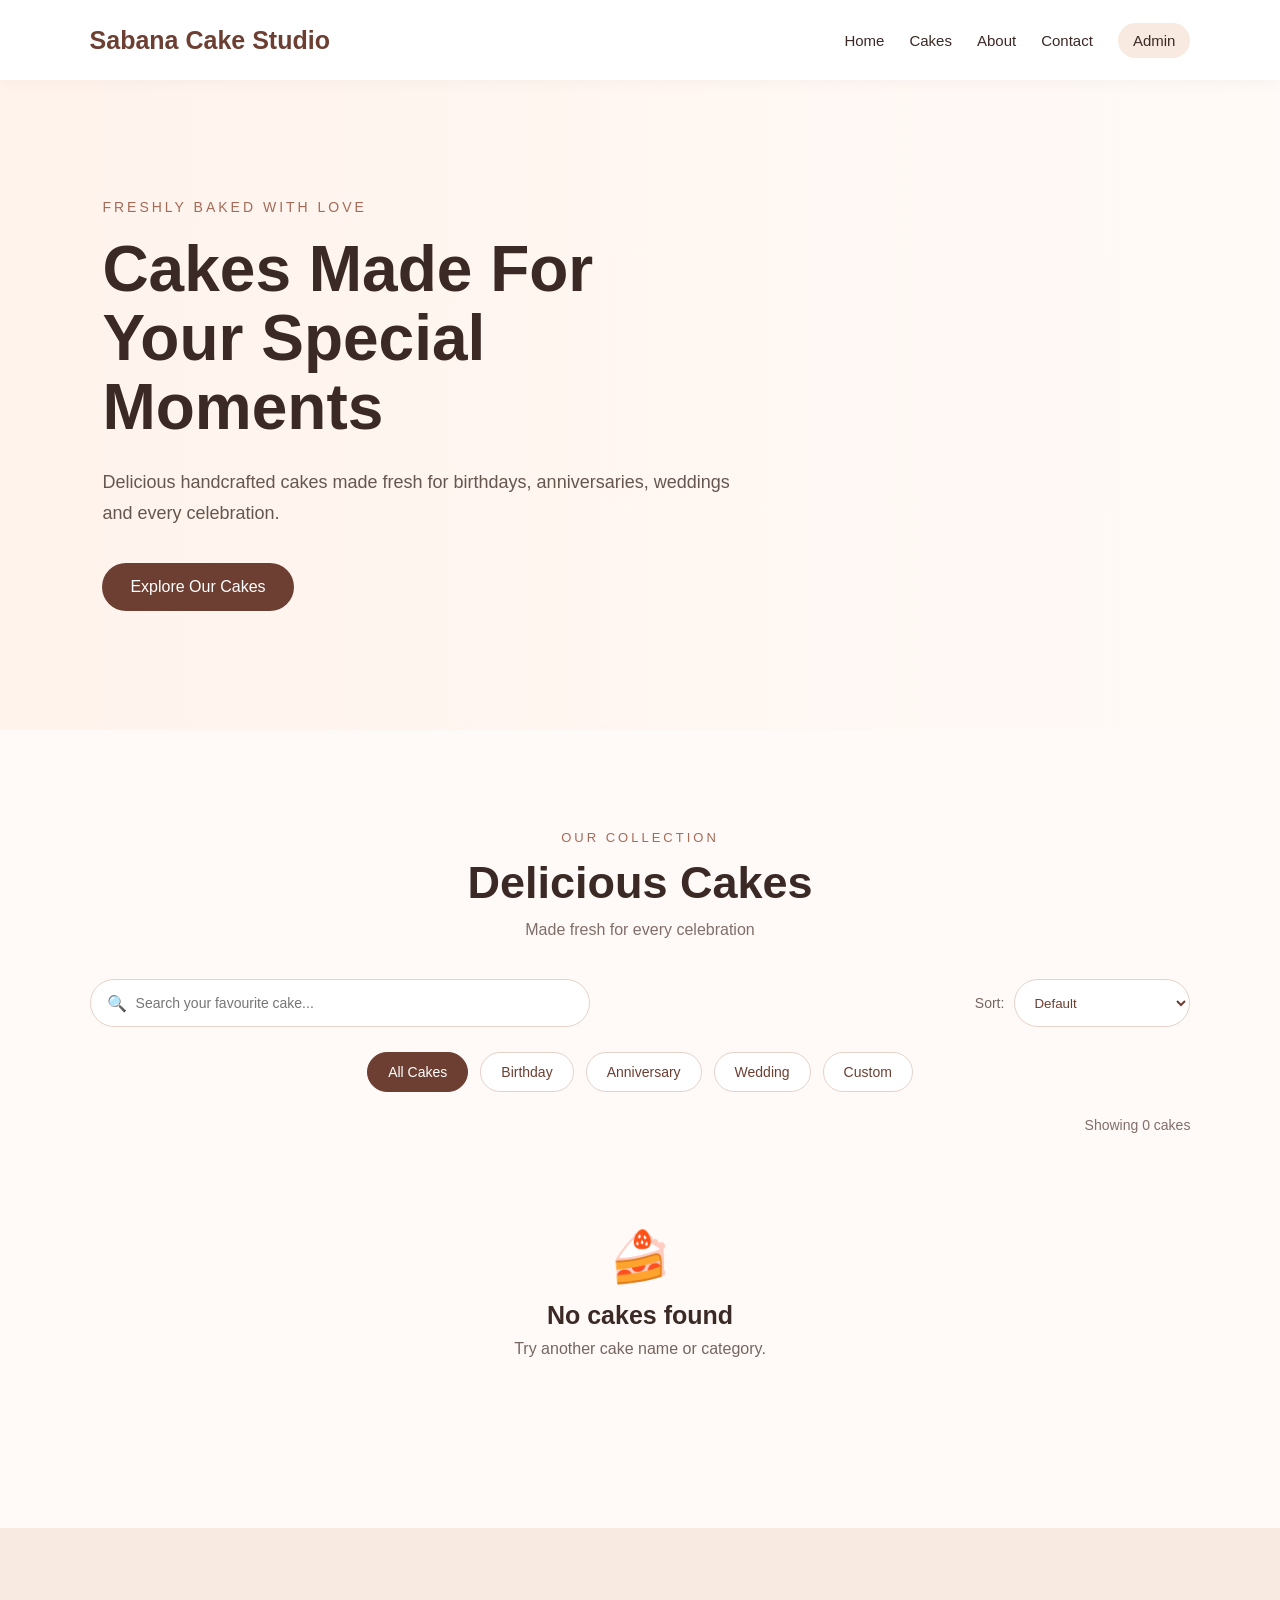
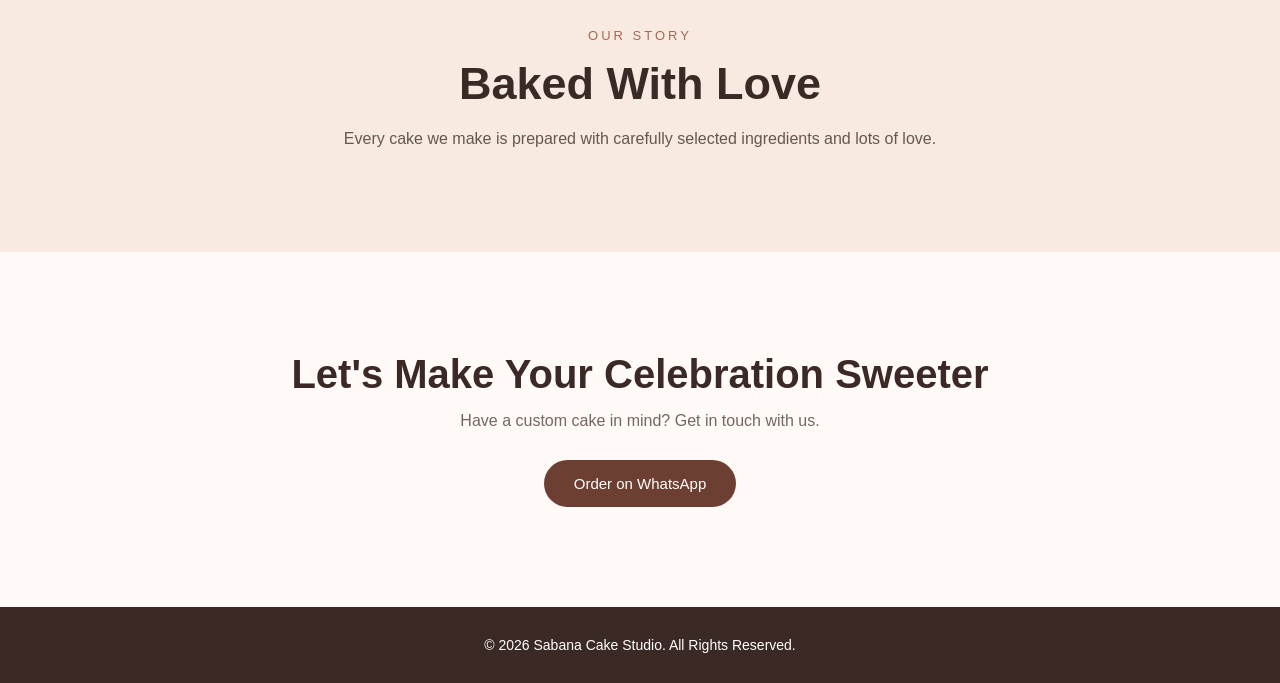
==== admin.html @ 1e49ad82 "Add files via upload" ====
<!DOCTYPE html>
<html lang="en">

<head>

    <meta charset="UTF-8">

    <meta
        name="viewport"
        content="width=device-width, initial-scale=1.0"
    >

    <title>Sabana Cake Studio | Cakes & Desserts</title>

    <link rel="stylesheet" href="style.css">

</head>


<body>


    <!-- ================= HEADER ================= -->

    <header class="header">

        <div class="logo">
            Sabana Cake Studio
        </div>

        <nav>

            <a href="#home">Home</a>

            <a href="#cakes">Cakes</a>

            <a href="#about">About</a>

            <a href="#contact">Contact</a>

            <a
                href="admin.html"
                class="admin-link"
            >
                Admin
            </a>

        </nav>

    </header>



    <!-- ================= HERO ================= -->

    <section
        id="home"
        class="hero"
    >

        <div class="hero-content">

            <p class="small-title">
                Freshly Baked With Love
            </p>

            <h1>
                Cakes Made For
                <br>
                Your Special Moments
            </h1>

            <p>
                Delicious handcrafted cakes made fresh
                for birthdays, anniversaries, weddings
                and every celebration.
            </p>

            <a
                href="#cakes"
                class="hero-button"
            >
                Explore Our Cakes
            </a>

        </div>

    </section>



    <!-- ================= CAKES ================= -->

    <section
        id="cakes"
        class="cakes-section"
    >


        <div class="section-heading">

            <p>
                OUR COLLECTION
            </p>

            <h2>
                Delicious Cakes
            </h2>

            <span>
                Made fresh for every celebration
            </span>

        </div>



        <!-- ================= SEARCH + SORT ================= -->

        <div class="listing-tools">


            <div class="search-box">

                <span class="search-icon">
                    🔍
                </span>

                <input
                    type="text"
                    id="cakeSearch"
                    placeholder="Search your favourite cake..."
                >

            </div>



            <div class="sort-box">

                <label for="cakeSort">
                    Sort:
                </label>

                <select id="cakeSort">

                    <option value="default">
                        Default
                    </option>

                    <option value="low">
                        Price: Low to High
                    </option>

                    <option value="high">
                        Price: High to Low
                    </option>

                    <option value="az">
                        Name: A to Z
                    </option>

                    <option value="za">
                        Name: Z to A
                    </option>

                </select>

            </div>


        </div>



        <!-- ================= FILTERS ================= -->

        <div class="cake-filters">


            <button
                class="filter-btn active"
                data-category="all"
            >
                All Cakes
            </button>


            <button
                class="filter-btn"
                data-category="birthday"
            >
                Birthday
            </button>


            <button
                class="filter-btn"
                data-category="anniversary"
            >
                Anniversary
            </button>


            <button
                class="filter-btn"
                data-category="wedding"
            >
                Wedding
            </button>


            <button
                class="filter-btn"
                data-category="custom"
            >
                Custom
            </button>


        </div>



        <!-- ================= COUNT ================= -->

        <div class="listing-info">

            <span id="cakeCount">
                Showing 0 cakes
            </span>

        </div>



        <!-- ================= CAKE GRID ================= -->

        <div
            class="cake-grid"
            id="cakeGrid"
        >

            <!-- Cakes will be loaded automatically -->

        </div>



        <!-- ================= NO RESULTS ================= -->

        <div
            id="noResults"
            class="no-results"
        >

            <div class="no-results-icon">
                🍰
            </div>

            <h3>
                No cakes found
            </h3>

            <p>
                Try another cake name or category.
            </p>

        </div>


    </section>



    <!-- ================= ABOUT ================= -->

    <section
        id="about"
        class="about"
    >

        <p class="about-label">
            OUR STORY
        </p>

        <h2>
            Baked With Love
        </h2>

        <p>
            Every cake we make is prepared with
            carefully selected ingredients and
            lots of love.
        </p>

    </section>



    <!-- ================= CONTACT ================= -->

    <section
        id="contact"
        class="contact"
    >

        <h2>
            Let's Make Your Celebration Sweeter
        </h2>

        <p>
            Have a custom cake in mind?
            Get in touch with us.
        </p>

        <button onclick="orderCustomCake()">
            Order on WhatsApp
        </button>

    </section>



    <!-- ================= FOOTER ================= -->

    <footer>

        <p>
            © 2026 Sabana Cake Studio.
            All Rights Reserved.
        </p>

    </footer>



    <script src="script.js"></script>

</body>

</html>
---- style.css ----
/* ================= GENERAL ================= */

* {
    margin: 0;
    padding: 0;
    box-sizing: border-box;
}


html {
    scroll-behavior: smooth;
}


body {

    font-family: Arial, sans-serif;

    background: #fffaf7;

    color: #3b2925;

}



/* ================= HEADER ================= */

.header {

    height: 80px;

    display: flex;

    align-items: center;

    justify-content: space-between;

    padding: 0 7%;

    background: white;

    position: sticky;

    top: 0;

    z-index: 1000;

    box-shadow:
        0 2px 15px
        rgba(0, 0, 0, 0.04);

}


.logo {

    font-size: 25px;

    font-weight: bold;

    color: #6d3f32;

}


nav {

    display: flex;

    align-items: center;

    gap: 25px;

}


nav a {

    text-decoration: none;

    color: #3b2925;

    font-size: 15px;

    transition: 0.3s;

}


nav a:hover {

    color: #a46b58;

}


.admin-link {

    background: #f8e9e1;

    padding: 9px 15px;

    border-radius: 20px;

}



/* ================= HERO ================= */

.hero {

    min-height: 650px;

    display: flex;

    align-items: center;

    padding: 80px 8%;

    background:
        linear-gradient(
            90deg,
            #fff3ec,
            #fffaf7
        );

}


.hero-content {

    max-width: 650px;

}


.small-title {

    text-transform: uppercase;

    letter-spacing: 3px;

    font-size: 14px;

    color: #a46b58;

    margin-bottom: 20px;

}


.hero h1 {

    font-size: 64px;

    line-height: 1.08;

    margin-bottom: 25px;

}


.hero p:not(.small-title) {

    font-size: 18px;

    line-height: 1.7;

    color: #665650;

    margin-bottom: 35px;

}


.hero-button {

    display: inline-block;

    padding: 15px 28px;

    background: #6d3f32;

    color: white;

    text-decoration: none;

    border-radius: 30px;

    transition: 0.3s;

}


.hero-button:hover {

    background: #4d2c23;

    transform: translateY(-2px);

}



/* ================= CAKES ================= */

.cakes-section {

    padding: 100px 7%;

}


.section-heading {

    text-align: center;

    margin-bottom: 40px;

}


.section-heading p {

    letter-spacing: 3px;

    font-size: 13px;

    color: #a46b58;

}


.section-heading h2 {

    font-size: 45px;

    margin: 12px 0;

}


.section-heading span {

    color: #806e68;

    font-size: 16px;

}



/* ================= SEARCH ================= */

.listing-tools {

    display: flex;

    justify-content: space-between;

    align-items: center;

    gap: 20px;

    margin-bottom: 25px;

}


.search-box {

    width: 100%;

    max-width: 500px;

    position: relative;

}


.search-icon {

    position: absolute;

    left: 17px;

    top: 50%;

    transform: translateY(-50%);

}


.search-box input {

    width: 100%;

    height: 48px;

    padding: 0 20px 0 45px;

    border: 1px solid #e5d2c9;

    border-radius: 25px;

    background: white;

    outline: none;

    color: #3b2925;

    font-size: 14px;

}


.search-box input:focus {

    border-color: #a46b58;

}



/* ================= SORT ================= */

.sort-box {

    display: flex;

    align-items: center;

    gap: 10px;

    white-space: nowrap;

}


.sort-box label {

    color: #756660;

    font-size: 14px;

}


.sort-box select {

    height: 48px;

    padding: 0 30px 0 15px;

    border: 1px solid #e5d2c9;

    border-radius: 25px;

    background: white;

    color: #6d3f32;

    outline: none;

    cursor: pointer;

}



/* ================= FILTERS ================= */

.cake-filters {

    display: flex;

    justify-content: center;

    flex-wrap: wrap;

    gap: 12px;

    margin-bottom: 25px;

}


.filter-btn {

    border: 1px solid #e5d2c9;

    background: white;

    color: #6d3f32;

    padding: 11px 20px;

    border-radius: 30px;

    cursor: pointer;

    font-size: 14px;

    transition: 0.3s;

}


.filter-btn:hover {

    background: #f8e9e1;

}


.filter-btn.active {

    background: #6d3f32;

    color: white;

    border-color: #6d3f32;

}



/* ================= COUNT ================= */

.listing-info {

    display: flex;

    justify-content: flex-end;

    margin-bottom: 25px;

    color: #806e68;

    font-size: 14px;

}



/* ================= GRID ================= */

.cake-grid {

    display: grid;

    grid-template-columns:
        repeat(3, 1fr);

    gap: 30px;

}



/* ================= CARD ================= */

.cake-card {

    background: white;

    border-radius: 18px;

    overflow: hidden;

    box-shadow:
        0 10px 30px
        rgba(0, 0, 0, 0.07);

    transition: 0.3s;

}


.cake-card:hover {

    transform: translateY(-6px);

    box-shadow:
        0 18px 40px
        rgba(0, 0, 0, 0.12);

}



/* ================= IMAGE ================= */

.cake-image {

    height: 300px;

    overflow: hidden;

    background: #f3ddd3;

}


.cake-image img {

    width: 100%;

    height: 100%;

    object-fit: cover;

    display: block;

    transition: 0.4s;

}


.cake-card:hover
.cake-image img {

    transform: scale(1.04);

}



/* ================= INFO ================= */

.cake-info {

    padding: 25px;

}


.cake-style {

    font-size: 12px;

    text-transform: uppercase;

    letter-spacing: 2px;

    color: #a46b58;

}


.cake-info h3 {

    font-size: 24px;

    margin: 12px 0;

}


.cake-info p {

    color: #756660;

    line-height: 1.6;

    font-size: 15px;

}



/* ================= DETAILS ================= */

.cake-details {

    display: flex;

    flex-wrap: wrap;

    gap: 8px;

    margin-top: 18px;

}


.cake-details span {

    font-size: 13px;

    background: #f8eee9;

    padding: 7px 10px;

    border-radius: 20px;

    color: #6d3f32;

}



/* ================= BOTTOM ================= */

.cake-bottom {

    display: flex;

    justify-content: space-between;

    align-items: center;

    gap: 15px;

    margin-top: 25px;

}


.cake-bottom strong {

    font-size: 22px;

    color: #3b2925;

    white-space: nowrap;

}


.cake-bottom button {

    border: none;

    background: #6d3f32;

    color: white;

    padding: 10px 15px;

    border-radius: 20px;

    cursor: pointer;

    font-size: 13px;

    transition: 0.3s;

}


.cake-bottom button:hover {

    background: #4d2c23;

}



/* ================= NO RESULTS ================= */

.no-results {

    display: none;

    text-align: center;

    padding: 70px 20px;

}


.no-results-icon {

    font-size: 50px;

    margin-bottom: 15px;

}


.no-results h3 {

    font-size: 25px;

    margin-bottom: 10px;

}


.no-results p {

    color: #756660;

}



/* ================= ABOUT ================= */

.about {

    padding: 100px 10%;

    text-align: center;

    background: #f8e9e1;

}


.about-label {

    text-transform: uppercase;

    letter-spacing: 3px;

    font-size: 13px;

    color: #a46b58;

}


.about h2 {

    font-size: 45px;

    margin: 15px 0;

}


.about p:last-child {

    max-width: 600px;

    margin: auto;

    line-height: 1.7;

    color: #665650;

}



/* ================= CONTACT ================= */

.contact {

    text-align: center;

    padding: 100px 20px;

}


.contact h2 {

    font-size: 40px;

    margin-bottom: 15px;

}


.contact p {

    color: #756660;

    margin-bottom: 30px;

}


.contact button {

    border: none;

    background: #6d3f32;

    color: white;

    padding: 15px 30px;

    border-radius: 30px;

    cursor: pointer;

    font-size: 15px;

}



/* ================= FOOTER ================= */

footer {

    text-align: center;

    padding: 30px;

    background: #3b2925;

    color: white;

    font-size: 14px;

}



/* ================= MOBILE ================= */

@media (max-width: 800px) {

    .header {

        padding: 0 5%;

    }


    .logo {

        font-size: 20px;

    }


    nav {

        display: none;

    }


    .hero {

        min-height: 550px;

        padding: 60px 7%;

    }


    .hero h1 {

        font-size: 42px;

    }


    .cakes-section {

        padding: 70px 5%;

    }


    .section-heading h2 {

        font-size: 35px;

    }


    .listing-tools {

        flex-direction: column;

        align-items: stretch;

    }


    .search-box {

        max-width: none;

    }


    .sort-box {

        justify-content: space-between;

    }


    .cake-filters {

        justify-content: flex-start;

        overflow-x: auto;

        flex-wrap: nowrap;

        padding-bottom: 8px;

    }


    .filter-btn {

        white-space: nowrap;

    }


    .listing-info {

        justify-content: flex-start;

    }


    .cake-grid {

        grid-template-columns: 1fr;

    }


    .cake-bottom {

        flex-direction: column;

        align-items: stretch;

    }


    .cake-bottom button {

        width: 100%;

    }

}
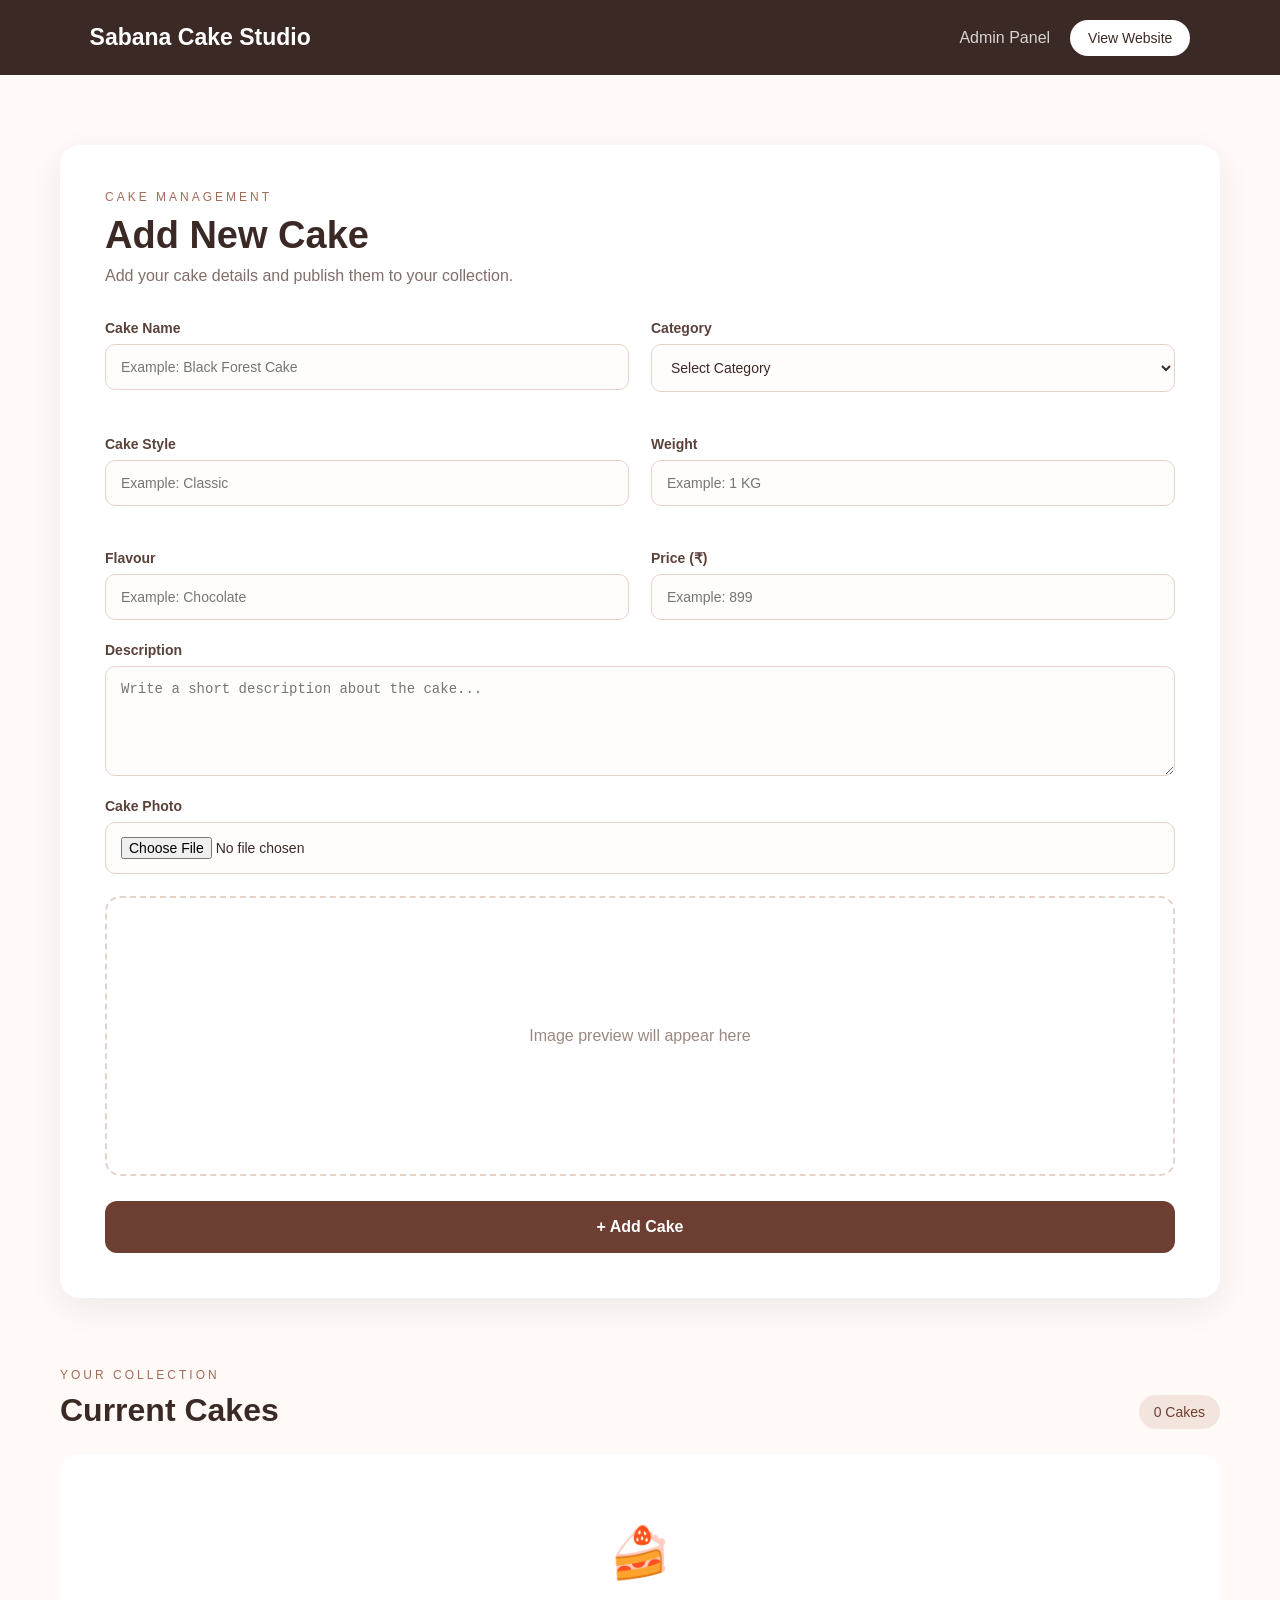
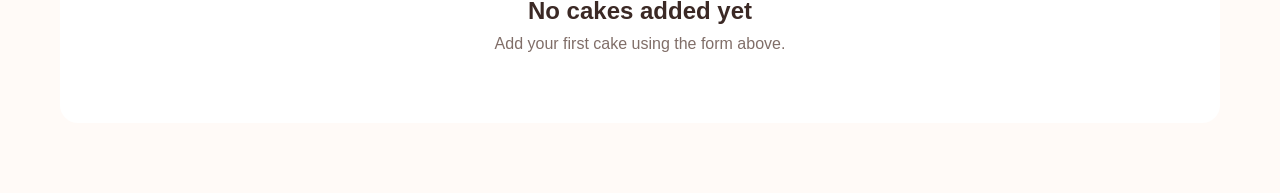
==== commit 1ec528cf: "Add files via upload" ====
--- a/admin.html
+++ b/admin.html
@@ -2,340 +2,328 @@
 <html lang="en">
 
 <head>
-
     <meta charset="UTF-8">
 
-    <meta
-        name="viewport"
-        content="width=device-width, initial-scale=1.0"
-    >
-
-    <title>Sabana Cake Studio | Cakes & Desserts</title>
-
-    <link rel="stylesheet" href="style.css">
-
+    <meta name="viewport" content="width=device-width, initial-scale=1.0">
+
+    <title>Admin Panel | Sabana Cake Studio</title>
+
+    <link rel="stylesheet" href="admin.css">
 </head>
 
-
 <body>
 
-
-    <!-- ================= HEADER ================= -->
-
-    <header class="header">
-
-        <div class="logo">
+    <header class="admin-header">
+
+        <div class="admin-logo">
             Sabana Cake Studio
         </div>
 
-        <nav>
-
-            <a href="#home">Home</a>
-
-            <a href="#cakes">Cakes</a>
-
-            <a href="#about">About</a>
-
-            <a href="#contact">Contact</a>
-
-            <a
-                href="admin.html"
-                class="admin-link"
+        <div class="admin-right">
+
+            <span>Admin Panel</span>
+
+            <a href="index.html">
+                View Website
+            </a>
+
+        </div>
+
+    </header>
+
+
+    <main class="admin-container">
+
+
+        <!-- ADD CAKE -->
+
+        <section class="admin-form-section">
+
+            <div class="section-title">
+
+                <p>CAKE MANAGEMENT</p>
+
+                <h1>Add New Cake</h1>
+
+                <span>
+                    Add your cake details and publish them to your collection.
+                </span>
+
+            </div>
+
+
+            <form id="cakeForm">
+
+
+                <div class="form-grid">
+
+
+                    <!-- CAKE NAME -->
+
+                    <div class="form-group">
+
+                        <label for="cakeName">
+                            Cake Name
+                        </label>
+
+                        <input
+                            type="text"
+                            id="cakeName"
+                            placeholder="Example: Black Forest Cake"
+                            required
+                        >
+
+                    </div>
+
+
+
+                    <!-- CATEGORY -->
+
+                    <div class="form-group">
+
+                        <label for="cakeCategory">
+                            Category
+                        </label>
+
+                        <select id="cakeCategory" required>
+
+                            <option value="">
+                                Select Category
+                            </option>
+
+                            <option value="birthday">
+                                Birthday
+                            </option>
+
+                            <option value="anniversary">
+                                Anniversary
+                            </option>
+
+                            <option value="wedding">
+                                Wedding
+                            </option>
+
+                            <option value="custom">
+                                Custom
+                            </option>
+
+                        </select>
+
+                    </div>
+
+
+
+                    <!-- STYLE -->
+
+                    <div class="form-group">
+
+                        <label for="cakeStyle">
+                            Cake Style
+                        </label>
+
+                        <input
+                            type="text"
+                            id="cakeStyle"
+                            placeholder="Example: Classic"
+                        >
+
+                    </div>
+
+
+
+                    <!-- WEIGHT -->
+
+                    <div class="form-group">
+
+                        <label for="cakeWeight">
+                            Weight
+                        </label>
+
+                        <input
+                            type="text"
+                            id="cakeWeight"
+                            placeholder="Example: 1 KG"
+                        >
+
+                    </div>
+
+
+
+                    <!-- FLAVOUR -->
+
+                    <div class="form-group">
+
+                        <label for="cakeFlavour">
+                            Flavour
+                        </label>
+
+                        <input
+                            type="text"
+                            id="cakeFlavour"
+                            placeholder="Example: Chocolate"
+                        >
+
+                    </div>
+
+
+
+                    <!-- PRICE -->
+
+                    <div class="form-group">
+
+                        <label for="cakePrice">
+                            Price (₹)
+                        </label>
+
+                        <input
+                            type="number"
+                            id="cakePrice"
+                            placeholder="Example: 899"
+                            required
+                        >
+
+                    </div>
+
+                </div>
+
+
+
+                <!-- DESCRIPTION -->
+
+                <div class="form-group full-width">
+
+                    <label for="cakeDescription">
+                        Description
+                    </label>
+
+                    <textarea
+                        id="cakeDescription"
+                        rows="5"
+                        placeholder="Write a short description about the cake..."
+                        required
+                    ></textarea>
+
+                </div>
+
+
+
+                <!-- IMAGE -->
+
+                <div class="form-group full-width">
+
+                    <label for="cakeImage">
+                        Cake Photo
+                    </label>
+
+                    <input
+                        type="file"
+                        id="cakeImage"
+                        accept="image/*"
+                        required
+                    >
+
+                </div>
+
+
+
+                <!-- IMAGE PREVIEW -->
+
+                <div
+                    id="imagePreview"
+                    class="image-preview"
+                >
+
+                    <span>
+                        Image preview will appear here
+                    </span>
+
+                </div>
+
+
+
+                <!-- BUTTON -->
+
+                <button
+                    type="submit"
+                    class="add-cake-btn"
+                >
+
+                    + Add Cake
+
+                </button>
+
+
+            </form>
+
+        </section>
+
+
+
+        <!-- CURRENT CAKES -->
+
+        <section class="current-cakes-section">
+
+
+            <div class="current-heading">
+
+                <div>
+
+                    <p>
+                        YOUR COLLECTION
+                    </p>
+
+                    <h2>
+                        Current Cakes
+                    </h2>
+
+                </div>
+
+
+                <span id="adminCakeCount">
+                    0 Cakes
+                </span>
+
+            </div>
+
+
+
+            <div
+                id="adminCakeList"
+                class="admin-cake-list"
             >
-                Admin
-            </a>
-
-        </nav>
-
-    </header>
-
-
-
-    <!-- ================= HERO ================= -->
-
-    <section
-        id="home"
-        class="hero"
-    >
-
-        <div class="hero-content">
-
-            <p class="small-title">
-                Freshly Baked With Love
-            </p>
-
-            <h1>
-                Cakes Made For
-                <br>
-                Your Special Moments
-            </h1>
-
-            <p>
-                Delicious handcrafted cakes made fresh
-                for birthdays, anniversaries, weddings
-                and every celebration.
-            </p>
-
-            <a
-                href="#cakes"
-                class="hero-button"
+
+                <!-- Cakes will appear here -->
+
+            </div>
+
+
+            <div
+                id="adminEmptyState"
+                class="admin-empty-state"
             >
-                Explore Our Cakes
-            </a>
-
-        </div>
-
-    </section>
-
-
-
-    <!-- ================= CAKES ================= -->
-
-    <section
-        id="cakes"
-        class="cakes-section"
-    >
-
-
-        <div class="section-heading">
-
-            <p>
-                OUR COLLECTION
-            </p>
-
-            <h2>
-                Delicious Cakes
-            </h2>
-
-            <span>
-                Made fresh for every celebration
-            </span>
-
-        </div>
-
-
-
-        <!-- ================= SEARCH + SORT ================= -->
-
-        <div class="listing-tools">
-
-
-            <div class="search-box">
-
-                <span class="search-icon">
-                    🔍
-                </span>
-
-                <input
-                    type="text"
-                    id="cakeSearch"
-                    placeholder="Search your favourite cake..."
-                >
+
+                <div>
+                    🍰
+                </div>
+
+                <h3>
+                    No cakes added yet
+                </h3>
+
+                <p>
+                    Add your first cake using the form above.
+                </p>
 
             </div>
 
 
-
-            <div class="sort-box">
-
-                <label for="cakeSort">
-                    Sort:
-                </label>
-
-                <select id="cakeSort">
-
-                    <option value="default">
-                        Default
-                    </option>
-
-                    <option value="low">
-                        Price: Low to High
-                    </option>
-
-                    <option value="high">
-                        Price: High to Low
-                    </option>
-
-                    <option value="az">
-                        Name: A to Z
-                    </option>
-
-                    <option value="za">
-                        Name: Z to A
-                    </option>
-
-                </select>
-
-            </div>
-
-
-        </div>
-
-
-
-        <!-- ================= FILTERS ================= -->
-
-        <div class="cake-filters">
-
-
-            <button
-                class="filter-btn active"
-                data-category="all"
-            >
-                All Cakes
-            </button>
-
-
-            <button
-                class="filter-btn"
-                data-category="birthday"
-            >
-                Birthday
-            </button>
-
-
-            <button
-                class="filter-btn"
-                data-category="anniversary"
-            >
-                Anniversary
-            </button>
-
-
-            <button
-                class="filter-btn"
-                data-category="wedding"
-            >
-                Wedding
-            </button>
-
-
-            <button
-                class="filter-btn"
-                data-category="custom"
-            >
-                Custom
-            </button>
-
-
-        </div>
-
-
-
-        <!-- ================= COUNT ================= -->
-
-        <div class="listing-info">
-
-            <span id="cakeCount">
-                Showing 0 cakes
-            </span>
-
-        </div>
-
-
-
-        <!-- ================= CAKE GRID ================= -->
-
-        <div
-            class="cake-grid"
-            id="cakeGrid"
-        >
-
-            <!-- Cakes will be loaded automatically -->
-
-        </div>
-
-
-
-        <!-- ================= NO RESULTS ================= -->
-
-        <div
-            id="noResults"
-            class="no-results"
-        >
-
-            <div class="no-results-icon">
-                🍰
-            </div>
-
-            <h3>
-                No cakes found
-            </h3>
-
-            <p>
-                Try another cake name or category.
-            </p>
-
-        </div>
-
-
-    </section>
-
-
-
-    <!-- ================= ABOUT ================= -->
-
-    <section
-        id="about"
-        class="about"
-    >
-
-        <p class="about-label">
-            OUR STORY
-        </p>
-
-        <h2>
-            Baked With Love
-        </h2>
-
-        <p>
-            Every cake we make is prepared with
-            carefully selected ingredients and
-            lots of love.
-        </p>
-
-    </section>
-
-
-
-    <!-- ================= CONTACT ================= -->
-
-    <section
-        id="contact"
-        class="contact"
-    >
-
-        <h2>
-            Let's Make Your Celebration Sweeter
-        </h2>
-
-        <p>
-            Have a custom cake in mind?
-            Get in touch with us.
-        </p>
-
-        <button onclick="orderCustomCake()">
-            Order on WhatsApp
-        </button>
-
-    </section>
-
-
-
-    <!-- ================= FOOTER ================= -->
-
-    <footer>
-
-        <p>
-            © 2026 Sabana Cake Studio.
-            All Rights Reserved.
-        </p>
-
-    </footer>
-
-
-
-    <script src="script.js"></script>
+        </section>
+
+
+    </main>
+
+
+    <script src="admin.js"></script>
 
 </body>
 
--- a/admin.css
+++ b/admin.css
@@ -0,0 +1,475 @@
+* {
+    margin: 0;
+    padding: 0;
+    box-sizing: border-box;
+}
+
+
+body {
+    font-family: Arial, sans-serif;
+    background: #fffaf7;
+    color: #3b2925;
+}
+
+
+/* HEADER */
+
+.admin-header {
+    height: 75px;
+    background: #3b2925;
+
+    display: flex;
+    align-items: center;
+    justify-content: space-between;
+
+    padding: 0 7%;
+
+    color: white;
+}
+
+
+.admin-logo {
+    font-size: 23px;
+    font-weight: bold;
+}
+
+
+.admin-right {
+    display: flex;
+    align-items: center;
+    gap: 20px;
+}
+
+
+.admin-right span {
+    opacity: 0.8;
+}
+
+
+.admin-right a {
+    text-decoration: none;
+
+    background: white;
+    color: #3b2925;
+
+    padding: 10px 18px;
+    border-radius: 25px;
+
+    font-size: 14px;
+}
+
+
+/* MAIN */
+
+.admin-container {
+    max-width: 1200px;
+    margin: auto;
+
+    padding: 70px 20px;
+}
+
+
+/* FORM SECTION */
+
+.admin-form-section {
+    background: white;
+
+    padding: 45px;
+
+    border-radius: 20px;
+
+    box-shadow:
+        0 10px 35px
+        rgba(0, 0, 0, 0.07);
+}
+
+
+.section-title {
+    margin-bottom: 35px;
+}
+
+
+.section-title p,
+.current-heading p {
+    font-size: 12px;
+
+    letter-spacing: 3px;
+
+    color: #a46b58;
+
+    margin-bottom: 10px;
+}
+
+
+.section-title h1 {
+    font-size: 38px;
+
+    margin-bottom: 10px;
+}
+
+
+.section-title span {
+    color: #806e68;
+}
+
+
+/* FORM */
+
+.form-grid {
+    display: grid;
+
+    grid-template-columns:
+        repeat(2, 1fr);
+
+    gap: 22px;
+}
+
+
+.form-group {
+    display: flex;
+    flex-direction: column;
+
+    gap: 8px;
+
+    margin-bottom: 22px;
+}
+
+
+.full-width {
+    width: 100%;
+}
+
+
+.form-group label {
+    font-size: 14px;
+    font-weight: bold;
+
+    color: #5a413a;
+}
+
+
+.form-group input,
+.form-group select,
+.form-group textarea {
+    width: 100%;
+
+    padding: 14px 15px;
+
+    border: 1px solid #e5d2c9;
+
+    border-radius: 10px;
+
+    font-size: 14px;
+
+    outline: none;
+
+    background: #fffdfc;
+
+    color: #3b2925;
+}
+
+
+.form-group textarea {
+    resize: vertical;
+}
+
+
+.form-group input:focus,
+.form-group select:focus,
+.form-group textarea:focus {
+    border-color: #a46b58;
+}
+
+
+/* IMAGE PREVIEW */
+
+.image-preview {
+    width: 100%;
+    height: 280px;
+
+    border: 2px dashed #e5d2c9;
+
+    border-radius: 15px;
+
+    display: flex;
+    align-items: center;
+    justify-content: center;
+
+    overflow: hidden;
+
+    color: #9b8880;
+
+    margin-bottom: 25px;
+}
+
+
+.image-preview img {
+    width: 100%;
+    height: 100%;
+
+    object-fit: contain;
+
+    display: block;
+}
+
+
+/* ADD BUTTON */
+
+.add-cake-btn {
+    width: 100%;
+
+    border: none;
+
+    background: #6d3f32;
+
+    color: white;
+
+    padding: 17px;
+
+    border-radius: 12px;
+
+    font-size: 16px;
+    font-weight: bold;
+
+    cursor: pointer;
+
+    transition: 0.3s;
+}
+
+
+.add-cake-btn:hover {
+    background: #4d2c23;
+
+    transform: translateY(-2px);
+}
+
+
+/* CURRENT CAKES */
+
+.current-cakes-section {
+    margin-top: 70px;
+}
+
+
+.current-heading {
+    display: flex;
+
+    justify-content: space-between;
+    align-items: end;
+
+    margin-bottom: 25px;
+}
+
+
+.current-heading h2 {
+    font-size: 32px;
+}
+
+
+#adminCakeCount {
+    background: #f3e5de;
+
+    color: #6d3f32;
+
+    padding: 9px 15px;
+
+    border-radius: 20px;
+
+    font-size: 14px;
+}
+
+
+/* CAKE LIST */
+
+.admin-cake-list {
+    display: grid;
+
+    grid-template-columns:
+        repeat(3, 1fr);
+
+    gap: 25px;
+}
+
+
+/* ADMIN CARD */
+
+.admin-cake-card {
+    background: white;
+
+    border-radius: 16px;
+
+    overflow: hidden;
+
+    box-shadow:
+        0 8px 25px
+        rgba(0, 0, 0, 0.06);
+}
+
+
+.admin-cake-image {
+    height: 220px;
+
+    background: #f5e6df;
+}
+
+
+.admin-cake-image img {
+    width: 100%;
+    height: 100%;
+
+    object-fit: cover;
+}
+
+
+.admin-cake-info {
+    padding: 20px;
+}
+
+
+.admin-cake-category {
+    color: #a46b58;
+
+    font-size: 11px;
+
+    letter-spacing: 2px;
+
+    text-transform: uppercase;
+}
+
+
+.admin-cake-info h3 {
+    margin: 10px 0;
+
+    font-size: 21px;
+}
+
+
+.admin-cake-info p {
+    color: #806e68;
+
+    font-size: 14px;
+
+    line-height: 1.5;
+}
+
+
+.admin-cake-price {
+    font-size: 20px;
+
+    font-weight: bold;
+
+    margin-top: 15px;
+}
+
+
+/* DELETE BUTTON */
+
+.delete-cake-btn {
+    width: 100%;
+
+    margin-top: 18px;
+
+    border: none;
+
+    background: #fbe7e5;
+
+    color: #a54238;
+
+    padding: 11px;
+
+    border-radius: 8px;
+
+    cursor: pointer;
+
+    font-weight: bold;
+
+    transition: 0.3s;
+}
+
+
+.delete-cake-btn:hover {
+    background: #f5d0cb;
+}
+
+
+/* EMPTY */
+
+.admin-empty-state {
+    text-align: center;
+
+    padding: 70px 20px;
+
+    background: white;
+
+    border-radius: 18px;
+}
+
+
+.admin-empty-state div {
+    font-size: 50px;
+
+    margin-bottom: 15px;
+}
+
+
+.admin-empty-state h3 {
+    font-size: 24px;
+
+    margin-bottom: 10px;
+}
+
+
+.admin-empty-state p {
+    color: #806e68;
+}
+
+
+/* MOBILE */
+
+@media (max-width: 800px) {
+
+    .admin-header {
+        padding: 0 5%;
+    }
+
+
+    .admin-logo {
+        font-size: 18px;
+    }
+
+
+    .admin-right span {
+        display: none;
+    }
+
+
+    .admin-container {
+        padding: 40px 15px;
+    }
+
+
+    .admin-form-section {
+        padding: 25px 20px;
+    }
+
+
+    .section-title h1 {
+        font-size: 30px;
+    }
+
+
+    .form-grid {
+        grid-template-columns: 1fr;
+    }
+
+
+    .admin-cake-list {
+        grid-template-columns: 1fr;
+    }
+
+
+    .current-heading {
+        align-items: center;
+    }
+
+}   
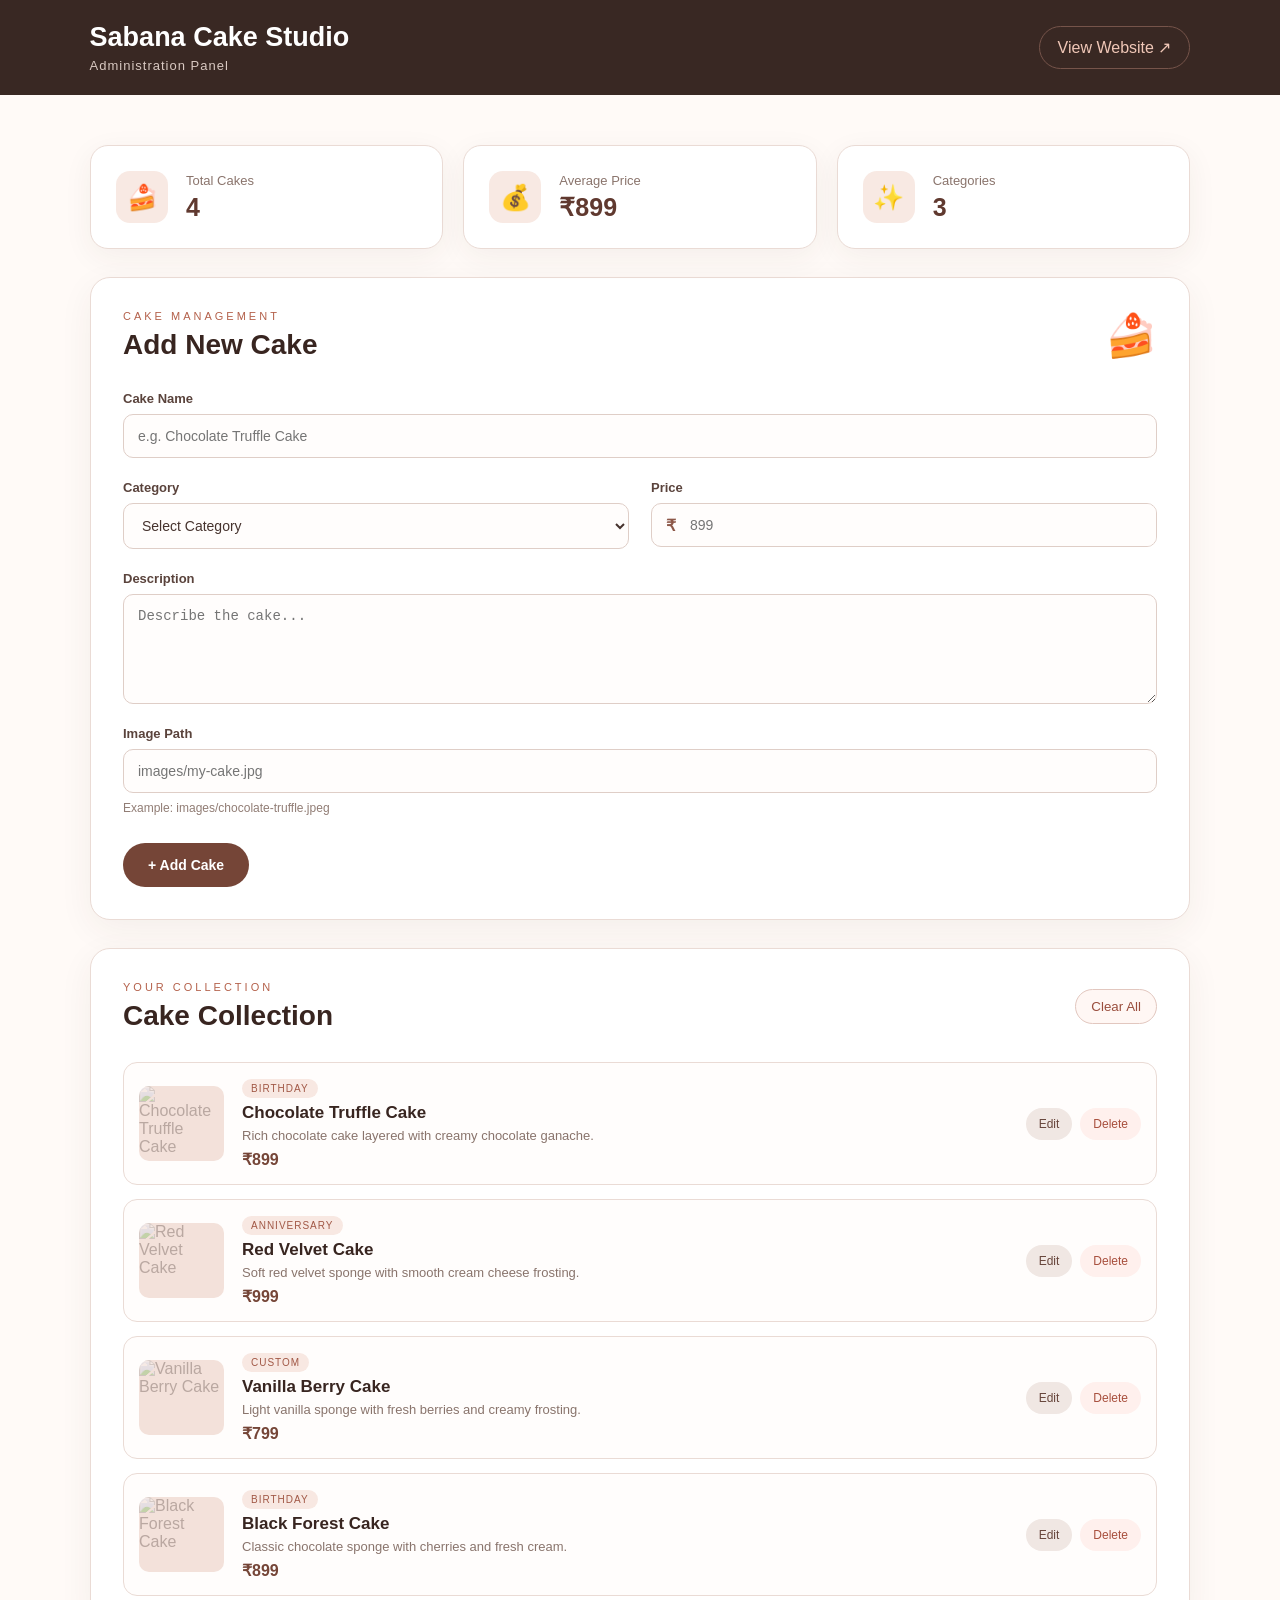
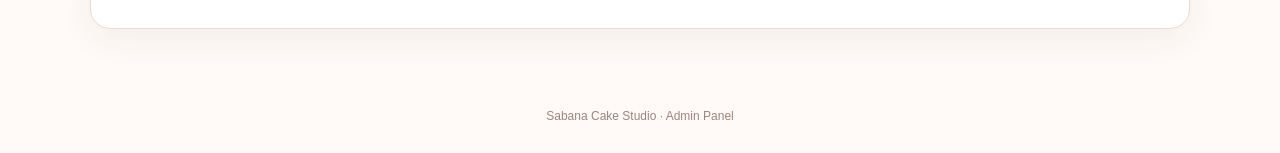
==== commit b94682d9: "Add files via upload" ====
--- a/admin.html
+++ b/admin.html
@@ -2,51 +2,147 @@
 <html lang="en">
 
 <head>
+
     <meta charset="UTF-8">
 
-    <meta name="viewport" content="width=device-width, initial-scale=1.0">
-
-    <title>Admin Panel | Sabana Cake Studio</title>
+    <meta
+        name="viewport"
+        content="width=device-width, initial-scale=1.0"
+    >
+
+    <title>Sabana Cake Studio | Admin Panel</title>
 
     <link rel="stylesheet" href="admin.css">
+
 </head>
 
+
 <body>
 
+
+    <!-- ================= ADMIN HEADER ================= -->
+
     <header class="admin-header">
 
-        <div class="admin-logo">
-            Sabana Cake Studio
+        <div>
+
+            <div class="admin-logo">
+                Sabana Cake Studio
+            </div>
+
+            <div class="admin-subtitle">
+                Administration Panel
+            </div>
+
         </div>
 
-        <div class="admin-right">
-
-            <span>Admin Panel</span>
-
-            <a href="index.html">
-                View Website
-            </a>
-
-        </div>
+
+        <a
+            href="index.html"
+            class="website-link"
+        >
+            View Website ↗
+        </a>
 
     </header>
 
 
+
+    <!-- ================= MAIN ================= -->
+
     <main class="admin-container">
 
 
+        <!-- DASHBOARD -->
+
+        <section class="dashboard">
+
+            <div class="stat-card">
+
+                <div class="stat-icon">
+                    🍰
+                </div>
+
+                <div>
+
+                    <span>
+                        Total Cakes
+                    </span>
+
+                    <strong id="totalCakes">
+                        0
+                    </strong>
+
+                </div>
+
+            </div>
+
+
+            <div class="stat-card">
+
+                <div class="stat-icon">
+                    💰
+                </div>
+
+                <div>
+
+                    <span>
+                        Average Price
+                    </span>
+
+                    <strong id="averagePrice">
+                        ₹0
+                    </strong>
+
+                </div>
+
+            </div>
+
+
+            <div class="stat-card">
+
+                <div class="stat-icon">
+                    ✨
+                </div>
+
+                <div>
+
+                    <span>
+                        Categories
+                    </span>
+
+                    <strong id="totalCategories">
+                        0
+                    </strong>
+
+                </div>
+
+            </div>
+
+        </section>
+
+
+
         <!-- ADD CAKE -->
 
-        <section class="admin-form-section">
-
-            <div class="section-title">
-
-                <p>CAKE MANAGEMENT</p>
-
-                <h1>Add New Cake</h1>
-
-                <span>
-                    Add your cake details and publish them to your collection.
+        <section class="admin-card">
+
+            <div class="card-heading">
+
+                <div>
+
+                    <p>
+                        CAKE MANAGEMENT
+                    </p>
+
+                    <h1 id="formTitle">
+                        Add New Cake
+                    </h1>
+
+                </div>
+
+                <span class="cake-heading-icon">
+                    🍰
                 </span>
 
             </div>
@@ -55,21 +151,25 @@
             <form id="cakeForm">
 
 
+                <input
+                    type="hidden"
+                    id="cakeId"
+                >
+
+
                 <div class="form-grid">
 
 
-                    <!-- CAKE NAME -->
-
-                    <div class="form-group">
-
-                        <label for="cakeName">
+                    <div class="form-group full">
+
+                        <label>
                             Cake Name
                         </label>
 
                         <input
                             type="text"
                             id="cakeName"
-                            placeholder="Example: Black Forest Cake"
+                            placeholder="e.g. Chocolate Truffle Cake"
                             required
                         >
 
@@ -77,15 +177,16 @@
 
 
 
-                    <!-- CATEGORY -->
-
                     <div class="form-group">
 
-                        <label for="cakeCategory">
+                        <label>
                             Category
                         </label>
 
-                        <select id="cakeCategory" required>
+                        <select
+                            id="cakeCategory"
+                            required
+                        >
 
                             <option value="">
                                 Select Category
@@ -113,144 +214,91 @@
 
 
 
-                    <!-- STYLE -->
-
                     <div class="form-group">
 
-                        <label for="cakeStyle">
-                            Cake Style
+                        <label>
+                            Price
+                        </label>
+
+                        <div class="price-input">
+
+                            <span>₹</span>
+
+                            <input
+                                type="number"
+                                id="cakePrice"
+                                placeholder="899"
+                                min="0"
+                                required
+                            >
+
+                        </div>
+
+                    </div>
+
+
+
+                    <div class="form-group full">
+
+                        <label>
+                            Description
+                        </label>
+
+                        <textarea
+                            id="cakeDescription"
+                            placeholder="Describe the cake..."
+                            required
+                        ></textarea>
+
+                    </div>
+
+
+
+                    <div class="form-group full">
+
+                        <label>
+                            Image Path
                         </label>
 
                         <input
                             type="text"
-                            id="cakeStyle"
-                            placeholder="Example: Classic"
-                        >
-
-                    </div>
-
-
-
-                    <!-- WEIGHT -->
-
-                    <div class="form-group">
-
-                        <label for="cakeWeight">
-                            Weight
-                        </label>
-
-                        <input
-                            type="text"
-                            id="cakeWeight"
-                            placeholder="Example: 1 KG"
-                        >
-
-                    </div>
-
-
-
-                    <!-- FLAVOUR -->
-
-                    <div class="form-group">
-
-                        <label for="cakeFlavour">
-                            Flavour
-                        </label>
-
-                        <input
-                            type="text"
-                            id="cakeFlavour"
-                            placeholder="Example: Chocolate"
-                        >
-
-                    </div>
-
-
-
-                    <!-- PRICE -->
-
-                    <div class="form-group">
-
-                        <label for="cakePrice">
-                            Price (₹)
-                        </label>
-
-                        <input
-                            type="number"
-                            id="cakePrice"
-                            placeholder="Example: 899"
+                            id="cakeImage"
+                            placeholder="images/my-cake.jpg"
                             required
                         >
 
-                    </div>
-
-                </div>
-
-
-
-                <!-- DESCRIPTION -->
-
-                <div class="form-group full-width">
-
-                    <label for="cakeDescription">
-                        Description
-                    </label>
-
-                    <textarea
-                        id="cakeDescription"
-                        rows="5"
-                        placeholder="Write a short description about the cake..."
-                        required
-                    ></textarea>
-
-                </div>
-
-
-
-                <!-- IMAGE -->
-
-                <div class="form-group full-width">
-
-                    <label for="cakeImage">
-                        Cake Photo
-                    </label>
-
-                    <input
-                        type="file"
-                        id="cakeImage"
-                        accept="image/*"
-                        required
+                        <small>
+                            Example: images/chocolate-truffle.jpeg
+                        </small>
+
+                    </div>
+
+
+                </div>
+
+
+
+                <div class="form-actions">
+
+                    <button
+                        type="submit"
+                        class="save-btn"
+                        id="saveBtn"
                     >
-
-                </div>
-
-
-
-                <!-- IMAGE PREVIEW -->
-
-                <div
-                    id="imagePreview"
-                    class="image-preview"
-                >
-
-                    <span>
-                        Image preview will appear here
-                    </span>
-
-                </div>
-
-
-
-                <!-- BUTTON -->
-
-                <button
-                    type="submit"
-                    class="add-cake-btn"
-                >
-
-                    + Add Cake
-
-                </button>
+                        + Add Cake
+                    </button>
+
+
+                    <button
+                        type="button"
+                        class="cancel-btn"
+                        id="cancelBtn"
+                        style="display:none;"
+                    >
+                        Cancel
+                    </button>
+
+                </div>
 
 
             </form>
@@ -259,12 +307,11 @@
 
 
 
-        <!-- CURRENT CAKES -->
-
-        <section class="current-cakes-section">
-
-
-            <div class="current-heading">
+        <!-- CAKE LIST -->
+
+        <section class="admin-card">
+
+            <div class="card-heading">
 
                 <div>
 
@@ -273,33 +320,30 @@
                     </p>
 
                     <h2>
-                        Current Cakes
+                        Cake Collection
                     </h2>
 
                 </div>
 
-
-                <span id="adminCakeCount">
-                    0 Cakes
-                </span>
-
-            </div>
-
+                <button
+                    class="clear-btn"
+                    id="clearBtn"
+                >
+                    Clear All
+                </button>
+
+            </div>
 
 
             <div
                 id="adminCakeList"
                 class="admin-cake-list"
-            >
-
-                <!-- Cakes will appear here -->
-
-            </div>
+            ></div>
 
 
             <div
-                id="adminEmptyState"
-                class="admin-empty-state"
+                id="emptyState"
+                class="empty-state"
             >
 
                 <div>
@@ -316,13 +360,21 @@
 
             </div>
 
-
         </section>
 
 
     </main>
 
 
+
+    <footer class="admin-footer">
+
+        Sabana Cake Studio · Admin Panel
+
+    </footer>
+
+
+
     <script src="admin.js"></script>
 
 </body>
--- a/admin.css
+++ b/admin.css
@@ -4,116 +4,195 @@
     box-sizing: border-box;
 }
 
-
 body {
-    font-family: Arial, sans-serif;
+    font-family: Arial, Helvetica, sans-serif;
+
     background: #fffaf7;
-    color: #3b2925;
-}
-
-
-/* HEADER */
+
+    color: #382520;
+}
+
+
+/* ================= HEADER ================= */
 
 .admin-header {
-    height: 75px;
-    background: #3b2925;
-
-    display: flex;
+    min-height: 95px;
+
+    background: #392823;
+
+    color: white;
+
+    padding: 20px 7%;
+
+    display: flex;
+
     align-items: center;
+
     justify-content: space-between;
-
-    padding: 0 7%;
+}
+
+.admin-logo {
+    font-size: 27px;
+
+    font-weight: 700;
+}
+
+.admin-subtitle {
+    margin-top: 5px;
+
+    color: #d9c9c2;
+
+    font-size: 13px;
+
+    letter-spacing: 1px;
+}
+
+.website-link {
+    text-decoration: none;
+
+    color: #f0c7b7;
+
+    padding: 11px 18px;
+
+    border: 1px solid #76544a;
+
+    border-radius: 22px;
+
+    transition: 0.25s;
+}
+
+.website-link:hover {
+    background: #754537;
 
     color: white;
 }
 
 
-.admin-logo {
-    font-size: 23px;
-    font-weight: bold;
-}
-
-
-.admin-right {
-    display: flex;
+/* ================= CONTAINER ================= */
+
+.admin-container {
+    max-width: 1150px;
+
+    margin: 50px auto;
+
+    padding: 0 25px;
+}
+
+
+/* ================= DASHBOARD ================= */
+
+.dashboard {
+    display: grid;
+
+    grid-template-columns:
+        repeat(3, 1fr);
+
+    gap: 20px;
+
+    margin-bottom: 28px;
+}
+
+.stat-card {
+    background: white;
+
+    border: 1px solid #eadbd5;
+
+    border-radius: 18px;
+
+    padding: 25px;
+
+    display: flex;
+
     align-items: center;
-    gap: 20px;
-}
-
-
-.admin-right span {
-    opacity: 0.8;
-}
-
-
-.admin-right a {
-    text-decoration: none;
-
+
+    gap: 18px;
+
+    box-shadow:
+        0 8px 30px rgba(74, 45, 35, 0.06);
+}
+
+.stat-icon {
+    width: 52px;
+    height: 52px;
+
+    border-radius: 14px;
+
+    background: #f8e9e3;
+
+    display: flex;
+
+    align-items: center;
+
+    justify-content: center;
+
+    font-size: 25px;
+}
+
+.stat-card span {
+    display: block;
+
+    color: #8a746c;
+
+    font-size: 13px;
+
+    margin-bottom: 5px;
+}
+
+.stat-card strong {
+    font-size: 25px;
+
+    color: #60392f;
+}
+
+
+/* ================= CARD ================= */
+
+.admin-card {
     background: white;
-    color: #3b2925;
-
-    padding: 10px 18px;
-    border-radius: 25px;
-
-    font-size: 14px;
-}
-
-
-/* MAIN */
-
-.admin-container {
-    max-width: 1200px;
-    margin: auto;
-
-    padding: 70px 20px;
-}
-
-
-/* FORM SECTION */
-
-.admin-form-section {
-    background: white;
-
-    padding: 45px;
+
+    border: 1px solid #eadbd5;
 
     border-radius: 20px;
 
+    padding: 32px;
+
+    margin-bottom: 28px;
+
     box-shadow:
-        0 10px 35px
-        rgba(0, 0, 0, 0.07);
-}
-
-
-.section-title {
-    margin-bottom: 35px;
-}
-
-
-.section-title p,
-.current-heading p {
-    font-size: 12px;
+        0 10px 35px rgba(74, 45, 35, 0.06);
+}
+
+.card-heading {
+    display: flex;
+
+    align-items: center;
+
+    justify-content: space-between;
+
+    margin-bottom: 30px;
+}
+
+.card-heading p {
+    color: #b4614b;
+
+    font-size: 11px;
 
     letter-spacing: 3px;
 
-    color: #a46b58;
-
-    margin-bottom: 10px;
-}
-
-
-.section-title h1 {
-    font-size: 38px;
-
-    margin-bottom: 10px;
-}
-
-
-.section-title span {
-    color: #806e68;
-}
-
-
-/* FORM */
+    margin-bottom: 7px;
+}
+
+.card-heading h1,
+.card-heading h2 {
+    font-size: 28px;
+}
+
+.cake-heading-icon {
+    font-size: 42px;
+}
+
+
+/* ================= FORM ================= */
 
 .form-grid {
     display: grid;
@@ -124,194 +203,206 @@
     gap: 22px;
 }
 
-
 .form-group {
     display: flex;
+
     flex-direction: column;
 
     gap: 8px;
-
-    margin-bottom: 22px;
-}
-
-
-.full-width {
-    width: 100%;
-}
-
+}
+
+.form-group.full {
+    grid-column: 1 / -1;
+}
 
 .form-group label {
-    font-size: 14px;
-    font-weight: bold;
-
-    color: #5a413a;
-}
-
+    font-size: 13px;
+
+    font-weight: 700;
+
+    color: #5a433c;
+}
 
 .form-group input,
 .form-group select,
 .form-group textarea {
     width: 100%;
 
-    padding: 14px 15px;
-
-    border: 1px solid #e5d2c9;
+    border: 1px solid #dfcec7;
+
+    background: #fffdfc;
 
     border-radius: 10px;
 
+    padding: 13px 14px;
+
     font-size: 14px;
 
+    color: #46332e;
+
     outline: none;
 
-    background: #fffdfc;
-
-    color: #3b2925;
-}
-
-
-.form-group textarea {
-    resize: vertical;
-}
-
+    transition: 0.2s;
+}
 
 .form-group input:focus,
 .form-group select:focus,
 .form-group textarea:focus {
-    border-color: #a46b58;
-}
-
-
-/* IMAGE PREVIEW */
-
-.image-preview {
-    width: 100%;
-    height: 280px;
-
-    border: 2px dashed #e5d2c9;
-
-    border-radius: 15px;
-
-    display: flex;
+    border-color: #a95f4a;
+
+    box-shadow:
+        0 0 0 3px rgba(169, 95, 74, 0.10);
+}
+
+.form-group textarea {
+    min-height: 110px;
+
+    resize: vertical;
+}
+
+.form-group small {
+    color: #917d75;
+
+    font-size: 12px;
+}
+
+
+/* ================= PRICE ================= */
+
+.price-input {
+    display: flex;
+
     align-items: center;
-    justify-content: center;
+
+    border: 1px solid #dfcec7;
+
+    border-radius: 10px;
 
     overflow: hidden;
 
-    color: #9b8880;
-
-    margin-bottom: 25px;
-}
-
-
-.image-preview img {
-    width: 100%;
-    height: 100%;
-
-    object-fit: contain;
-
-    display: block;
-}
-
-
-/* ADD BUTTON */
-
-.add-cake-btn {
-    width: 100%;
-
+    background: #fffdfc;
+}
+
+.price-input span {
+    padding-left: 14px;
+
+    color: #8c5748;
+
+    font-weight: 700;
+}
+
+.price-input input {
     border: none;
 
-    background: #6d3f32;
+    box-shadow: none;
+
+    border-radius: 0;
+}
+
+
+/* ================= BUTTONS ================= */
+
+.form-actions {
+    display: flex;
+
+    gap: 12px;
+
+    margin-top: 28px;
+}
+
+.save-btn {
+    border: none;
+
+    background: #754537;
 
     color: white;
 
-    padding: 17px;
-
-    border-radius: 12px;
-
-    font-size: 16px;
-    font-weight: bold;
+    padding: 14px 25px;
+
+    border-radius: 25px;
+
+    font-size: 14px;
+
+    font-weight: 700;
 
     cursor: pointer;
 
-    transition: 0.3s;
-}
-
-
-.add-cake-btn:hover {
-    background: #4d2c23;
+    transition: 0.25s;
+}
+
+.save-btn:hover {
+    background: #543127;
 
     transform: translateY(-2px);
 }
 
-
-/* CURRENT CAKES */
-
-.current-cakes-section {
-    margin-top: 70px;
-}
-
-
-.current-heading {
-    display: flex;
-
-    justify-content: space-between;
-    align-items: end;
-
-    margin-bottom: 25px;
-}
-
-
-.current-heading h2 {
-    font-size: 32px;
-}
-
-
-#adminCakeCount {
-    background: #f3e5de;
-
-    color: #6d3f32;
+.cancel-btn {
+    border: 1px solid #d9c5bd;
+
+    background: white;
+
+    color: #654a42;
+
+    padding: 14px 22px;
+
+    border-radius: 25px;
+
+    cursor: pointer;
+}
+
+.clear-btn {
+    border: 1px solid #e2c7bf;
+
+    background: #fff7f4;
+
+    color: #9a4e3d;
 
     padding: 9px 15px;
 
     border-radius: 20px;
 
-    font-size: 14px;
-}
-
-
-/* CAKE LIST */
+    cursor: pointer;
+}
+
+
+/* ================= CAKE LIST ================= */
 
 .admin-cake-list {
-    display: grid;
-
-    grid-template-columns:
-        repeat(3, 1fr);
-
-    gap: 25px;
-}
-
-
-/* ADMIN CARD */
-
-.admin-cake-card {
-    background: white;
-
-    border-radius: 16px;
+    display: flex;
+
+    flex-direction: column;
+
+    gap: 14px;
+}
+
+.admin-cake-item {
+    border: 1px solid #eadbd5;
+
+    border-radius: 14px;
+
+    padding: 15px;
+
+    display: flex;
+
+    align-items: center;
+
+    gap: 18px;
+
+    background: #fffdfc;
+}
+
+.admin-cake-image {
+    width: 85px;
+    height: 75px;
+
+    border-radius: 10px;
 
     overflow: hidden;
 
-    box-shadow:
-        0 8px 25px
-        rgba(0, 0, 0, 0.06);
-}
-
-
-.admin-cake-image {
-    height: 220px;
-
-    background: #f5e6df;
-}
-
+    background: #f3e1da;
+
+    flex-shrink: 0;
+}
 
 .admin-cake-image img {
     width: 100%;
@@ -320,156 +411,160 @@
     object-fit: cover;
 }
 
-
-.admin-cake-info {
-    padding: 20px;
-}
-
+.admin-cake-details {
+    flex: 1;
+}
+
+.admin-cake-details h3 {
+    font-size: 17px;
+
+    margin-bottom: 5px;
+}
+
+.admin-cake-details p {
+    color: #89746c;
+
+    font-size: 13px;
+
+    margin-bottom: 7px;
+}
+
+.admin-cake-price {
+    font-weight: 700;
+
+    color: #754537;
+}
 
 .admin-cake-category {
-    color: #a46b58;
-
-    font-size: 11px;
-
-    letter-spacing: 2px;
+    display: inline-block;
+
+    background: #f8e8e2;
+
+    color: #a15846;
+
+    padding: 4px 9px;
+
+    border-radius: 12px;
+
+    font-size: 10px;
 
     text-transform: uppercase;
-}
-
-
-.admin-cake-info h3 {
-    margin: 10px 0;
-
-    font-size: 21px;
-}
-
-
-.admin-cake-info p {
-    color: #806e68;
-
-    font-size: 14px;
-
-    line-height: 1.5;
-}
-
-
-.admin-cake-price {
-    font-size: 20px;
-
-    font-weight: bold;
-
-    margin-top: 15px;
-}
-
-
-/* DELETE BUTTON */
-
-.delete-cake-btn {
-    width: 100%;
-
-    margin-top: 18px;
-
+
+    letter-spacing: 1px;
+
+    margin-bottom: 5px;
+}
+
+.item-actions {
+    display: flex;
+
+    gap: 8px;
+}
+
+.edit-btn,
+.delete-btn {
     border: none;
 
-    background: #fbe7e5;
-
-    color: #a54238;
-
-    padding: 11px;
-
-    border-radius: 8px;
+    padding: 9px 13px;
+
+    border-radius: 18px;
 
     cursor: pointer;
 
-    font-weight: bold;
-
-    transition: 0.3s;
-}
-
-
-.delete-cake-btn:hover {
-    background: #f5d0cb;
-}
-
-
-/* EMPTY */
-
-.admin-empty-state {
+    font-size: 12px;
+}
+
+.edit-btn {
+    background: #f0e7e3;
+
+    color: #68463c;
+}
+
+.delete-btn {
+    background: #fff0ed;
+
+    color: #a84f3d;
+}
+
+
+/* ================= EMPTY ================= */
+
+.empty-state {
     text-align: center;
 
-    padding: 70px 20px;
-
-    background: white;
-
-    border-radius: 18px;
-}
-
-
-.admin-empty-state div {
+    padding: 55px 20px;
+
+    color: #8a746c;
+}
+
+.empty-state > div {
     font-size: 50px;
 
-    margin-bottom: 15px;
-}
-
-
-.admin-empty-state h3 {
-    font-size: 24px;
-
-    margin-bottom: 10px;
-}
-
-
-.admin-empty-state p {
-    color: #806e68;
-}
-
-
-/* MOBILE */
+    margin-bottom: 12px;
+}
+
+.empty-state h3 {
+    color: #4d3730;
+
+    margin-bottom: 7px;
+}
+
+.empty-state p {
+    font-size: 13px;
+}
+
+
+/* ================= FOOTER ================= */
+
+.admin-footer {
+    text-align: center;
+
+    padding: 30px;
+
+    color: #9a857d;
+
+    font-size: 12px;
+}
+
+
+/* ================= MOBILE ================= */
 
 @media (max-width: 800px) {
 
     .admin-header {
-        padding: 0 5%;
-    }
-
+        padding: 18px 5%;
+    }
 
     .admin-logo {
-        font-size: 18px;
-    }
-
-
-    .admin-right span {
-        display: none;
-    }
-
-
-    .admin-container {
-        padding: 40px 15px;
-    }
-
-
-    .admin-form-section {
-        padding: 25px 20px;
-    }
-
-
-    .section-title h1 {
-        font-size: 30px;
-    }
-
+        font-size: 21px;
+    }
+
+    .website-link {
+        font-size: 12px;
+    }
+
+    .dashboard {
+        grid-template-columns: 1fr;
+    }
 
     .form-grid {
         grid-template-columns: 1fr;
     }
 
-
-    .admin-cake-list {
-        grid-template-columns: 1fr;
-    }
-
-
-    .current-heading {
-        align-items: center;
-    }
-
-}   +    .form-group.full {
+        grid-column: auto;
+    }
+
+    .admin-card {
+        padding: 22px;
+    }
+
+    .admin-cake-item {
+        align-items: flex-start;
+    }
+
+    .item-actions {
+        flex-direction: column;
+    }
+
+}
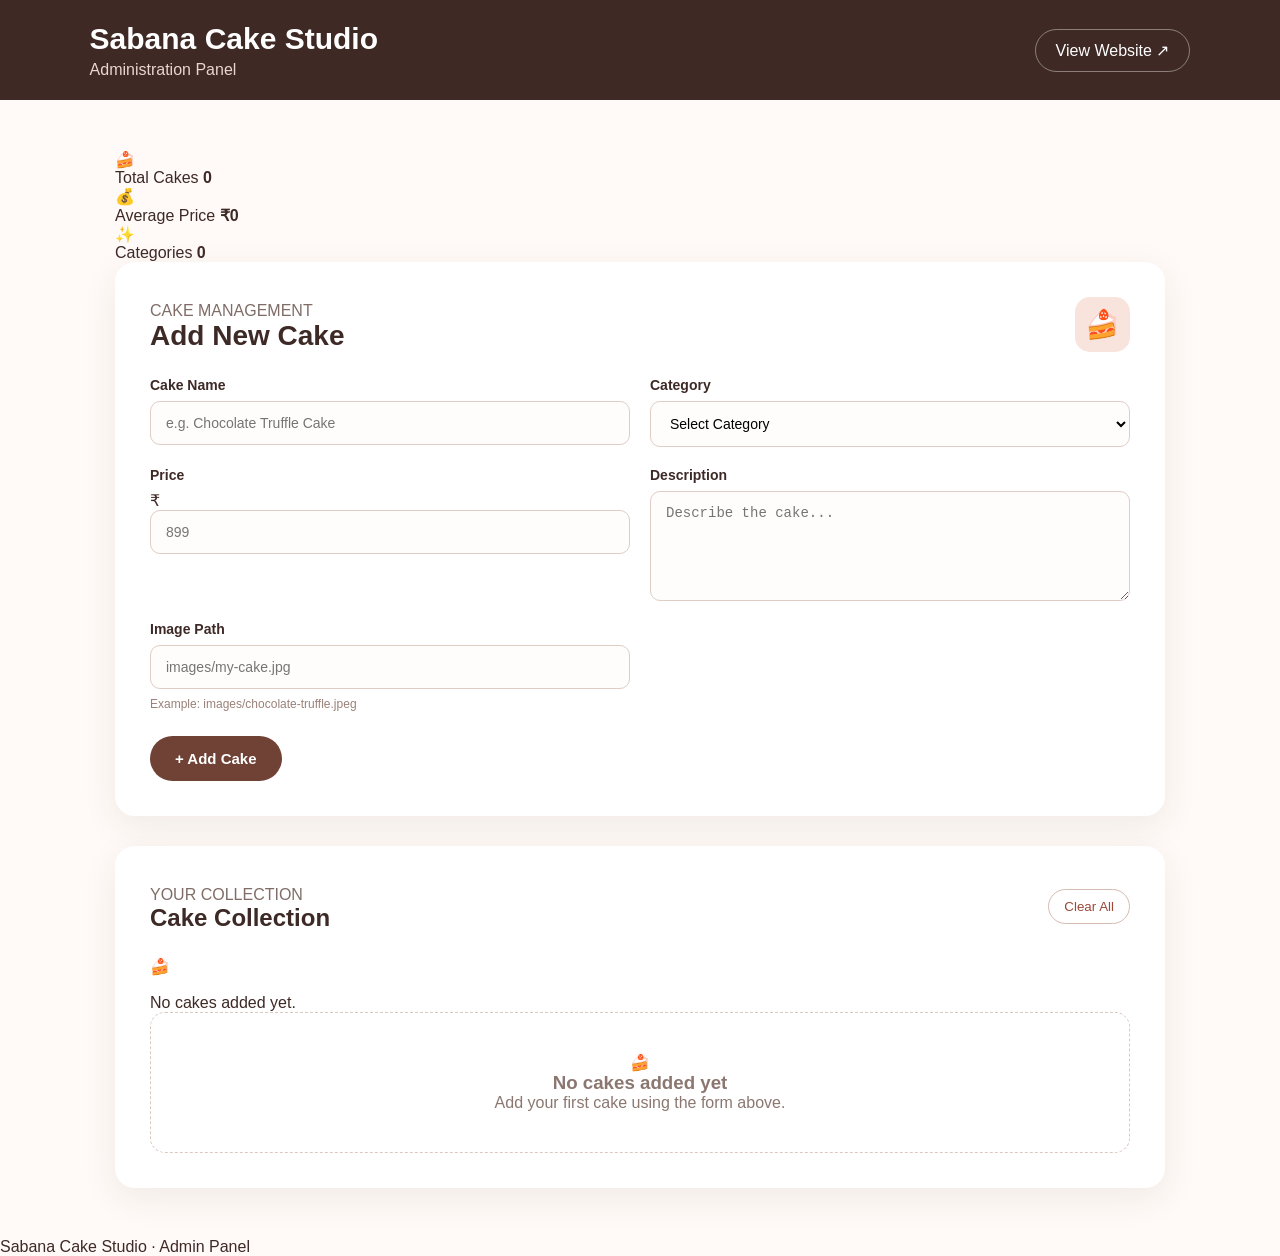
==== commit b84a6a19: "Add files via upload" ====
--- a/admin.html
+++ b/admin.html
@@ -1,382 +1,382 @@
-<!DOCTYPE html>
-<html lang="en">
-
-<head>
-
-    <meta charset="UTF-8">
-
-    <meta
-        name="viewport"
-        content="width=device-width, initial-scale=1.0"
-    >
-
-    <title>Sabana Cake Studio | Admin Panel</title>
-
-    <link rel="stylesheet" href="admin.css">
-
-</head>
-
-
-<body>
-
-
-    <!-- ================= ADMIN HEADER ================= -->
-
-    <header class="admin-header">
-
-        <div>
-
-            <div class="admin-logo">
-                Sabana Cake Studio
-            </div>
-
-            <div class="admin-subtitle">
-                Administration Panel
-            </div>
-
-        </div>
-
-
-        <a
-            href="index.html"
-            class="website-link"
-        >
-            View Website ↗
-        </a>
-
-    </header>
-
-
-
-    <!-- ================= MAIN ================= -->
-
-    <main class="admin-container">
-
-
-        <!-- DASHBOARD -->
-
-        <section class="dashboard">
-
-            <div class="stat-card">
-
-                <div class="stat-icon">
-                    🍰
-                </div>
-
-                <div>
-
-                    <span>
-                        Total Cakes
-                    </span>
-
-                    <strong id="totalCakes">
-                        0
-                    </strong>
-
-                </div>
-
-            </div>
-
-
-            <div class="stat-card">
-
-                <div class="stat-icon">
-                    💰
-                </div>
-
-                <div>
-
-                    <span>
-                        Average Price
-                    </span>
-
-                    <strong id="averagePrice">
-                        ₹0
-                    </strong>
-
-                </div>
-
-            </div>
-
-
-            <div class="stat-card">
-
-                <div class="stat-icon">
-                    ✨
-                </div>
-
-                <div>
-
-                    <span>
-                        Categories
-                    </span>
-
-                    <strong id="totalCategories">
-                        0
-                    </strong>
-
-                </div>
-
-            </div>
-
-        </section>
-
-
-
-        <!-- ADD CAKE -->
-
-        <section class="admin-card">
-
-            <div class="card-heading">
-
-                <div>
-
-                    <p>
-                        CAKE MANAGEMENT
-                    </p>
-
-                    <h1 id="formTitle">
-                        Add New Cake
-                    </h1>
-
-                </div>
-
-                <span class="cake-heading-icon">
-                    🍰
-                </span>
-
-            </div>
-
-
-            <form id="cakeForm">
-
-
-                <input
-                    type="hidden"
-                    id="cakeId"
-                >
-
-
-                <div class="form-grid">
-
-
-                    <div class="form-group full">
-
-                        <label>
-                            Cake Name
-                        </label>
-
-                        <input
-                            type="text"
-                            id="cakeName"
-                            placeholder="e.g. Chocolate Truffle Cake"
-                            required
-                        >
-
-                    </div>
-
-
-
-                    <div class="form-group">
-
-                        <label>
-                            Category
-                        </label>
-
-                        <select
-                            id="cakeCategory"
-                            required
-                        >
-
-                            <option value="">
-                                Select Category
-                            </option>
-
-                            <option value="birthday">
-                                Birthday
-                            </option>
-
-                            <option value="anniversary">
-                                Anniversary
-                            </option>
-
-                            <option value="wedding">
-                                Wedding
-                            </option>
-
-                            <option value="custom">
-                                Custom
-                            </option>
-
-                        </select>
-
-                    </div>
-
-
-
-                    <div class="form-group">
-
-                        <label>
-                            Price
-                        </label>
-
-                        <div class="price-input">
-
-                            <span>₹</span>
-
-                            <input
-                                type="number"
-                                id="cakePrice"
-                                placeholder="899"
-                                min="0"
-                                required
-                            >
-
-                        </div>
-
-                    </div>
-
-
-
-                    <div class="form-group full">
-
-                        <label>
-                            Description
-                        </label>
-
-                        <textarea
-                            id="cakeDescription"
-                            placeholder="Describe the cake..."
-                            required
-                        ></textarea>
-
-                    </div>
-
-
-
-                    <div class="form-group full">
-
-                        <label>
-                            Image Path
-                        </label>
-
-                        <input
-                            type="text"
-                            id="cakeImage"
-                            placeholder="images/my-cake.jpg"
-                            required
-                        >
-
-                        <small>
-                            Example: images/chocolate-truffle.jpeg
-                        </small>
-
-                    </div>
-
-
-                </div>
-
-
-
-                <div class="form-actions">
-
-                    <button
-                        type="submit"
-                        class="save-btn"
-                        id="saveBtn"
-                    >
-                        + Add Cake
-                    </button>
-
-
-                    <button
-                        type="button"
-                        class="cancel-btn"
-                        id="cancelBtn"
-                        style="display:none;"
-                    >
-                        Cancel
-                    </button>
-
-                </div>
-
-
-            </form>
-
-        </section>
-
-
-
-        <!-- CAKE LIST -->
-
-        <section class="admin-card">
-
-            <div class="card-heading">
-
-                <div>
-
-                    <p>
-                        YOUR COLLECTION
-                    </p>
-
-                    <h2>
-                        Cake Collection
-                    </h2>
-
-                </div>
-
-                <button
-                    class="clear-btn"
-                    id="clearBtn"
-                >
-                    Clear All
-                </button>
-
-            </div>
-
-
-            <div
-                id="adminCakeList"
-                class="admin-cake-list"
-            ></div>
-
-
-            <div
-                id="emptyState"
-                class="empty-state"
-            >
-
-                <div>
-                    🍰
-                </div>
-
-                <h3>
-                    No cakes added yet
-                </h3>
-
-                <p>
-                    Add your first cake using the form above.
-                </p>
-
-            </div>
-
-        </section>
-
-
-    </main>
-
-
-
-    <footer class="admin-footer">
-
-        Sabana Cake Studio · Admin Panel
-
-    </footer>
-
-
-
-    <script src="admin.js"></script>
-
-</body>
-
+<!DOCTYPE html>
+<html lang="en">
+
+<head>
+
+    <meta charset="UTF-8">
+
+    <meta
+        name="viewport"
+        content="width=device-width, initial-scale=1.0"
+    >
+
+    <title>Sabana Cake Studio | Admin Panel</title>
+
+    <link rel="stylesheet" href="admin.css?v=3">
+
+</head>
+
+
+<body>
+
+
+    <!-- ================= ADMIN HEADER ================= -->
+
+    <header class="admin-header">
+
+        <div>
+
+            <div class="admin-logo">
+                Sabana Cake Studio
+            </div>
+
+            <div class="admin-subtitle">
+                Administration Panel
+            </div>
+
+        </div>
+
+
+        <a
+            href="index.html"
+            class="website-link"
+        >
+            View Website ↗
+        </a>
+
+    </header>
+
+
+
+    <!-- ================= MAIN ================= -->
+
+    <main class="admin-container">
+
+
+        <!-- DASHBOARD -->
+
+        <section class="dashboard">
+
+            <div class="stat-card">
+
+                <div class="stat-icon">
+                    🍰
+                </div>
+
+                <div>
+
+                    <span>
+                        Total Cakes
+                    </span>
+
+                    <strong id="totalCakes">
+                        0
+                    </strong>
+
+                </div>
+
+            </div>
+
+
+            <div class="stat-card">
+
+                <div class="stat-icon">
+                    💰
+                </div>
+
+                <div>
+
+                    <span>
+                        Average Price
+                    </span>
+
+                    <strong id="averagePrice">
+                        ₹0
+                    </strong>
+
+                </div>
+
+            </div>
+
+
+            <div class="stat-card">
+
+                <div class="stat-icon">
+                    ✨
+                </div>
+
+                <div>
+
+                    <span>
+                        Categories
+                    </span>
+
+                    <strong id="totalCategories">
+                        0
+                    </strong>
+
+                </div>
+
+            </div>
+
+        </section>
+
+
+
+        <!-- ADD CAKE -->
+
+        <section class="admin-card">
+
+            <div class="card-heading">
+
+                <div>
+
+                    <p>
+                        CAKE MANAGEMENT
+                    </p>
+
+                    <h1 id="formTitle">
+                        Add New Cake
+                    </h1>
+
+                </div>
+
+                <span class="cake-heading-icon">
+                    🍰
+                </span>
+
+            </div>
+
+
+            <form id="cakeForm">
+
+
+                <input
+                    type="hidden"
+                    id="cakeId"
+                >
+
+
+                <div class="form-grid">
+
+
+                    <div class="form-group full">
+
+                        <label>
+                            Cake Name
+                        </label>
+
+                        <input
+                            type="text"
+                            id="cakeName"
+                            placeholder="e.g. Chocolate Truffle Cake"
+                            required
+                        >
+
+                    </div>
+
+
+
+                    <div class="form-group">
+
+                        <label>
+                            Category
+                        </label>
+
+                        <select
+                            id="cakeCategory"
+                            required
+                        >
+
+                            <option value="">
+                                Select Category
+                            </option>
+
+                            <option value="birthday">
+                                Birthday
+                            </option>
+
+                            <option value="anniversary">
+                                Anniversary
+                            </option>
+
+                            <option value="wedding">
+                                Wedding
+                            </option>
+
+                            <option value="custom">
+                                Custom
+                            </option>
+
+                        </select>
+
+                    </div>
+
+
+
+                    <div class="form-group">
+
+                        <label>
+                            Price
+                        </label>
+
+                        <div class="price-input">
+
+                            <span>₹</span>
+
+                            <input
+                                type="number"
+                                id="cakePrice"
+                                placeholder="899"
+                                min="0"
+                                required
+                            >
+
+                        </div>
+
+                    </div>
+
+
+
+                    <div class="form-group full">
+
+                        <label>
+                            Description
+                        </label>
+
+                        <textarea
+                            id="cakeDescription"
+                            placeholder="Describe the cake..."
+                            required
+                        ></textarea>
+
+                    </div>
+
+
+
+                    <div class="form-group full">
+
+                        <label>
+                            Image Path
+                        </label>
+
+                        <input
+                            type="text"
+                            id="cakeImage"
+                            placeholder="images/my-cake.jpg"
+                            required
+                        >
+
+                        <small>
+                            Example: images/chocolate-truffle.jpeg
+                        </small>
+
+                    </div>
+
+
+                </div>
+
+
+
+                <div class="form-actions">
+
+                    <button
+                        type="submit"
+                        class="save-btn"
+                        id="saveBtn"
+                    >
+                        + Add Cake
+                    </button>
+
+
+                    <button
+                        type="button"
+                        class="cancel-btn"
+                        id="cancelBtn"
+                        style="display:none;"
+                    >
+                        Cancel
+                    </button>
+
+                </div>
+
+
+            </form>
+
+        </section>
+
+
+
+        <!-- CAKE LIST -->
+
+        <section class="admin-card">
+
+            <div class="card-heading">
+
+                <div>
+
+                    <p>
+                        YOUR COLLECTION
+                    </p>
+
+                    <h2>
+                        Cake Collection
+                    </h2>
+
+                </div>
+
+                <button
+                    class="clear-btn"
+                    id="clearBtn"
+                >
+                    Clear All
+                </button>
+
+            </div>
+
+
+            <div
+                id="adminCakeList"
+                class="admin-cake-list"
+            ></div>
+
+
+            <div
+                id="emptyState"
+                class="empty-state"
+            >
+
+                <div>
+                    🍰
+                </div>
+
+                <h3>
+                    No cakes added yet
+                </h3>
+
+                <p>
+                    Add your first cake using the form above.
+                </p>
+
+            </div>
+
+        </section>
+
+
+    </main>
+
+
+
+    <footer class="admin-footer">
+
+        Sabana Cake Studio · Admin Panel
+
+    </footer>
+
+
+
+    <script src="admin.js?v=3"></script>
+
+</body>
+
 </html>
--- a/admin.css
+++ b/admin.css
@@ -1,570 +1,476 @@
-* {
-    margin: 0;
-    padding: 0;
-    box-sizing: border-box;
-}
-
-body {
-    font-family: Arial, Helvetica, sans-serif;
-
-    background: #fffaf7;
-
-    color: #382520;
-}
-
-
-/* ================= HEADER ================= */
-
-.admin-header {
-    min-height: 95px;
-
-    background: #392823;
-
-    color: white;
-
-    padding: 20px 7%;
-
-    display: flex;
-
-    align-items: center;
-
-    justify-content: space-between;
-}
-
-.admin-logo {
-    font-size: 27px;
-
-    font-weight: 700;
-}
-
-.admin-subtitle {
-    margin-top: 5px;
-
-    color: #d9c9c2;
-
-    font-size: 13px;
-
-    letter-spacing: 1px;
-}
-
-.website-link {
-    text-decoration: none;
-
-    color: #f0c7b7;
-
-    padding: 11px 18px;
-
-    border: 1px solid #76544a;
-
-    border-radius: 22px;
-
-    transition: 0.25s;
-}
-
-.website-link:hover {
-    background: #754537;
-
-    color: white;
-}
-
-
-/* ================= CONTAINER ================= */
-
-.admin-container {
-    max-width: 1150px;
-
-    margin: 50px auto;
-
-    padding: 0 25px;
-}
-
-
-/* ================= DASHBOARD ================= */
-
-.dashboard {
-    display: grid;
-
-    grid-template-columns:
-        repeat(3, 1fr);
-
-    gap: 20px;
-
-    margin-bottom: 28px;
-}
-
-.stat-card {
-    background: white;
-
-    border: 1px solid #eadbd5;
-
-    border-radius: 18px;
-
-    padding: 25px;
-
-    display: flex;
-
-    align-items: center;
-
-    gap: 18px;
-
-    box-shadow:
-        0 8px 30px rgba(74, 45, 35, 0.06);
-}
-
-.stat-icon {
-    width: 52px;
-    height: 52px;
-
-    border-radius: 14px;
-
-    background: #f8e9e3;
-
-    display: flex;
-
-    align-items: center;
-
-    justify-content: center;
-
-    font-size: 25px;
-}
-
-.stat-card span {
-    display: block;
-
-    color: #8a746c;
-
-    font-size: 13px;
-
-    margin-bottom: 5px;
-}
-
-.stat-card strong {
-    font-size: 25px;
-
-    color: #60392f;
-}
-
-
-/* ================= CARD ================= */
-
-.admin-card {
-    background: white;
-
-    border: 1px solid #eadbd5;
-
-    border-radius: 20px;
-
-    padding: 32px;
-
-    margin-bottom: 28px;
-
-    box-shadow:
-        0 10px 35px rgba(74, 45, 35, 0.06);
-}
-
-.card-heading {
-    display: flex;
-
-    align-items: center;
-
-    justify-content: space-between;
-
-    margin-bottom: 30px;
-}
-
-.card-heading p {
-    color: #b4614b;
-
-    font-size: 11px;
-
-    letter-spacing: 3px;
-
-    margin-bottom: 7px;
-}
-
-.card-heading h1,
-.card-heading h2 {
-    font-size: 28px;
-}
-
-.cake-heading-icon {
-    font-size: 42px;
-}
-
-
-/* ================= FORM ================= */
-
-.form-grid {
-    display: grid;
-
-    grid-template-columns:
-        repeat(2, 1fr);
-
-    gap: 22px;
-}
-
-.form-group {
-    display: flex;
-
-    flex-direction: column;
-
-    gap: 8px;
-}
-
-.form-group.full {
-    grid-column: 1 / -1;
-}
-
-.form-group label {
-    font-size: 13px;
-
-    font-weight: 700;
-
-    color: #5a433c;
-}
-
-.form-group input,
-.form-group select,
-.form-group textarea {
-    width: 100%;
-
-    border: 1px solid #dfcec7;
-
-    background: #fffdfc;
-
-    border-radius: 10px;
-
-    padding: 13px 14px;
-
-    font-size: 14px;
-
-    color: #46332e;
-
-    outline: none;
-
-    transition: 0.2s;
-}
-
-.form-group input:focus,
-.form-group select:focus,
-.form-group textarea:focus {
-    border-color: #a95f4a;
-
-    box-shadow:
-        0 0 0 3px rgba(169, 95, 74, 0.10);
-}
-
-.form-group textarea {
-    min-height: 110px;
-
-    resize: vertical;
-}
-
-.form-group small {
-    color: #917d75;
-
-    font-size: 12px;
-}
-
-
-/* ================= PRICE ================= */
-
-.price-input {
-    display: flex;
-
-    align-items: center;
-
-    border: 1px solid #dfcec7;
-
-    border-radius: 10px;
-
-    overflow: hidden;
-
-    background: #fffdfc;
-}
-
-.price-input span {
-    padding-left: 14px;
-
-    color: #8c5748;
-
-    font-weight: 700;
-}
-
-.price-input input {
-    border: none;
-
-    box-shadow: none;
-
-    border-radius: 0;
-}
-
-
-/* ================= BUTTONS ================= */
-
-.form-actions {
-    display: flex;
-
-    gap: 12px;
-
-    margin-top: 28px;
-}
-
-.save-btn {
-    border: none;
-
-    background: #754537;
-
-    color: white;
-
-    padding: 14px 25px;
-
-    border-radius: 25px;
-
-    font-size: 14px;
-
-    font-weight: 700;
-
-    cursor: pointer;
-
-    transition: 0.25s;
-}
-
-.save-btn:hover {
-    background: #543127;
-
-    transform: translateY(-2px);
-}
-
-.cancel-btn {
-    border: 1px solid #d9c5bd;
-
-    background: white;
-
-    color: #654a42;
-
-    padding: 14px 22px;
-
-    border-radius: 25px;
-
-    cursor: pointer;
-}
-
-.clear-btn {
-    border: 1px solid #e2c7bf;
-
-    background: #fff7f4;
-
-    color: #9a4e3d;
-
-    padding: 9px 15px;
-
-    border-radius: 20px;
-
-    cursor: pointer;
-}
-
-
-/* ================= CAKE LIST ================= */
-
-.admin-cake-list {
-    display: flex;
-
-    flex-direction: column;
-
-    gap: 14px;
-}
-
-.admin-cake-item {
-    border: 1px solid #eadbd5;
-
-    border-radius: 14px;
-
-    padding: 15px;
-
-    display: flex;
-
-    align-items: center;
-
-    gap: 18px;
-
-    background: #fffdfc;
-}
-
-.admin-cake-image {
-    width: 85px;
-    height: 75px;
-
-    border-radius: 10px;
-
-    overflow: hidden;
-
-    background: #f3e1da;
-
-    flex-shrink: 0;
-}
-
-.admin-cake-image img {
-    width: 100%;
-    height: 100%;
-
-    object-fit: cover;
-}
-
-.admin-cake-details {
-    flex: 1;
-}
-
-.admin-cake-details h3 {
-    font-size: 17px;
-
-    margin-bottom: 5px;
-}
-
-.admin-cake-details p {
-    color: #89746c;
-
-    font-size: 13px;
-
-    margin-bottom: 7px;
-}
-
-.admin-cake-price {
-    font-weight: 700;
-
-    color: #754537;
-}
-
-.admin-cake-category {
-    display: inline-block;
-
-    background: #f8e8e2;
-
-    color: #a15846;
-
-    padding: 4px 9px;
-
-    border-radius: 12px;
-
-    font-size: 10px;
-
-    text-transform: uppercase;
-
-    letter-spacing: 1px;
-
-    margin-bottom: 5px;
-}
-
-.item-actions {
-    display: flex;
-
-    gap: 8px;
-}
-
-.edit-btn,
-.delete-btn {
-    border: none;
-
-    padding: 9px 13px;
-
-    border-radius: 18px;
-
-    cursor: pointer;
-
-    font-size: 12px;
-}
-
-.edit-btn {
-    background: #f0e7e3;
-
-    color: #68463c;
-}
-
-.delete-btn {
-    background: #fff0ed;
-
-    color: #a84f3d;
-}
-
-
-/* ================= EMPTY ================= */
-
-.empty-state {
-    text-align: center;
-
-    padding: 55px 20px;
-
-    color: #8a746c;
-}
-
-.empty-state > div {
-    font-size: 50px;
-
-    margin-bottom: 12px;
-}
-
-.empty-state h3 {
-    color: #4d3730;
-
-    margin-bottom: 7px;
-}
-
-.empty-state p {
-    font-size: 13px;
-}
-
-
-/* ================= FOOTER ================= */
-
-.admin-footer {
-    text-align: center;
-
-    padding: 30px;
-
-    color: #9a857d;
-
-    font-size: 12px;
-}
-
-
-/* ================= MOBILE ================= */
-
-@media (max-width: 800px) {
-
-    .admin-header {
-        padding: 18px 5%;
-    }
-
-    .admin-logo {
-        font-size: 21px;
-    }
-
-    .website-link {
-        font-size: 12px;
-    }
-
-    .dashboard {
-        grid-template-columns: 1fr;
-    }
-
-    .form-grid {
-        grid-template-columns: 1fr;
-    }
-
-    .form-group.full {
-        grid-column: auto;
-    }
-
-    .admin-card {
-        padding: 22px;
-    }
-
-    .admin-cake-item {
-        align-items: flex-start;
-    }
-
-    .item-actions {
-        flex-direction: column;
-    }
-
+/* ================================
+   RESET
+================================ */
+
+* {
+    margin: 0;
+    padding: 0;
+    box-sizing: border-box;
+}
+
+body {
+    font-family: Arial, Helvetica, sans-serif;
+
+    background: #fffaf7;
+
+    color: #3d2925;
+}
+
+
+/* ================================
+   HEADER
+================================ */
+
+.admin-header {
+
+    min-height: 100px;
+
+    padding: 20px 7%;
+
+    background: #3e2925;
+
+    color: white;
+
+    display: flex;
+
+    align-items: center;
+
+    justify-content: space-between;
+}
+
+.admin-logo {
+
+    font-size: 30px;
+
+    font-weight: 700;
+}
+
+.admin-subtitle {
+
+    margin-top: 5px;
+
+    color: #e9d6ce;
+}
+
+.website-link {
+
+    color: white;
+
+    text-decoration: none;
+
+    padding: 11px 20px;
+
+    border: 1px solid rgba(255,255,255,.4);
+
+    border-radius: 25px;
+
+    transition: .3s;
+}
+
+.website-link:hover {
+
+    background: white;
+
+    color: #3e2925;
+}
+
+
+/* ================================
+   CONTAINER
+================================ */
+
+.admin-container {
+
+    max-width: 1100px;
+
+    margin: 50px auto;
+
+    padding: 0 25px;
+}
+
+
+/* ================================
+   CARD
+================================ */
+
+.admin-card {
+
+    background: white;
+
+    padding: 35px;
+
+    margin-bottom: 30px;
+
+    border-radius: 20px;
+
+    box-shadow:
+        0 10px 35px rgba(80,45,35,.08);
+}
+
+
+/* ================================
+   HEADING
+================================ */
+
+.card-heading {
+
+    display: flex;
+
+    align-items: center;
+
+    gap: 15px;
+
+    margin-bottom: 30px;
+}
+
+.cake-heading-icon {
+
+    width: 55px;
+
+    height: 55px;
+
+    border-radius: 15px;
+
+    background: #f8e4dc;
+
+    display: flex;
+
+    align-items: center;
+
+    justify-content: center;
+
+    font-size: 28px;
+}
+
+.card-heading h1 {
+
+    font-size: 28px;
+}
+
+.card-heading p {
+
+    color: #806d67;
+
+    margin-top: 5px;
+}
+
+
+/* ================================
+   FORM
+================================ */
+
+.form-grid {
+
+    display: grid;
+
+    grid-template-columns:
+        repeat(2, 1fr);
+
+    gap: 20px;
+}
+
+.form-group {
+
+    display: flex;
+
+    flex-direction: column;
+
+    gap: 8px;
+}
+
+.form-group.full-width {
+
+    grid-column: 1 / -1;
+}
+
+.form-group label {
+
+    font-weight: 600;
+
+    font-size: 14px;
+}
+
+.form-group input,
+.form-group select,
+.form-group textarea {
+
+    width: 100%;
+
+    padding: 13px 15px;
+
+    border-radius: 10px;
+
+    border: 1px solid #dfccc4;
+
+    background: #fffdfc;
+
+    outline: none;
+
+    font-size: 14px;
+
+    transition: .2s;
+}
+
+.form-group input:focus,
+.form-group select:focus,
+.form-group textarea:focus {
+
+    border-color: #9b5946;
+
+    box-shadow:
+        0 0 0 3px rgba(155,89,70,.1);
+}
+
+.form-group textarea {
+
+    min-height: 110px;
+
+    resize: vertical;
+}
+
+.form-group small {
+
+    color: #9a8179;
+
+    font-size: 12px;
+}
+
+
+/* ================================
+   ADD BUTTON
+================================ */
+
+.save-btn {
+
+    margin-top: 25px;
+
+    border: none;
+
+    background: #704236;
+
+    color: white;
+
+    padding: 14px 25px;
+
+    border-radius: 30px;
+
+    font-size: 15px;
+
+    font-weight: 600;
+
+    cursor: pointer;
+
+    transition: .3s;
+}
+
+.save-btn:hover {
+
+    background: #9b5946;
+
+    transform: translateY(-2px);
+}
+
+
+/* ================================
+   COLLECTION
+================================ */
+
+.card-heading {
+
+    display: flex;
+
+    align-items: center;
+
+    justify-content: space-between;
+
+    margin-bottom: 25px;
+}
+
+.collection-heading h2 {
+
+    font-size: 26px;
+}
+
+.collection-heading p {
+
+    color: #806d67;
+
+    margin-top: 5px;
+}
+
+.clear-btn {
+
+    border: 1px solid #d7bcb3;
+
+    background: white;
+
+    color: #9a4939;
+
+    padding: 9px 15px;
+
+    border-radius: 20px;
+
+    cursor: pointer;
+}
+
+.clear-btn:hover {
+
+    background: #fff0ec;
+}
+
+
+/* ================================
+   ADMIN CAKE
+================================ */
+
+.admin-cake-list {
+
+    display: grid;
+
+    gap: 15px;
+}
+
+.admin-cake {
+
+    display: flex;
+
+    align-items: center;
+
+    gap: 18px;
+
+    padding: 15px;
+
+    border: 1px solid #eee0da;
+
+    border-radius: 15px;
+
+    background: #fffdfc;
+}
+
+.admin-cake-image {
+
+    width: 90px;
+
+    height: 90px;
+
+    border-radius: 12px;
+
+    overflow: hidden;
+
+    background: #f2ddd4;
+
+    flex-shrink: 0;
+}
+
+.admin-cake-image img {
+
+    width: 100%;
+
+    height: 100%;
+
+    object-fit: cover;
+}
+
+.admin-cake-info {
+
+    flex: 1;
+}
+
+.admin-cake-info h3 {
+
+    margin-bottom: 5px;
+}
+
+.admin-cake-info p {
+
+    color: #806d67;
+
+    font-size: 14px;
+
+    margin-bottom: 5px;
+}
+
+.admin-cake-info strong {
+
+    color: #704236;
+}
+
+.delete-button {
+
+    border: none;
+
+    background: #fff0ed;
+
+    color: #b23e31;
+
+    padding: 9px 14px;
+
+    border-radius: 20px;
+
+    cursor: pointer;
+
+    font-weight: 600;
+}
+
+.delete-button:hover {
+
+    background: #f9d8d1;
+}
+
+
+/* ================================
+   EMPTY
+================================ */
+
+.empty-state {
+
+    padding: 40px;
+
+    text-align: center;
+
+    color: #8b7770;
+
+    border: 1px dashed #dbc8c0;
+
+    border-radius: 15px;
+}
+
+
+/* ================================
+   MOBILE
+================================ */
+
+@media (max-width: 700px) {
+
+    .admin-header {
+
+        flex-direction: column;
+
+        gap: 20px;
+
+        align-items: flex-start;
+    }
+
+    .form-grid {
+
+        grid-template-columns: 1fr;
+    }
+
+    .form-group.full-width {
+
+        grid-column: auto;
+    }
+
+    .admin-card {
+
+        padding: 22px;
+    }
+
+    .admin-cake {
+
+        align-items: flex-start;
+
+        flex-wrap: wrap;
+    }
+
 }
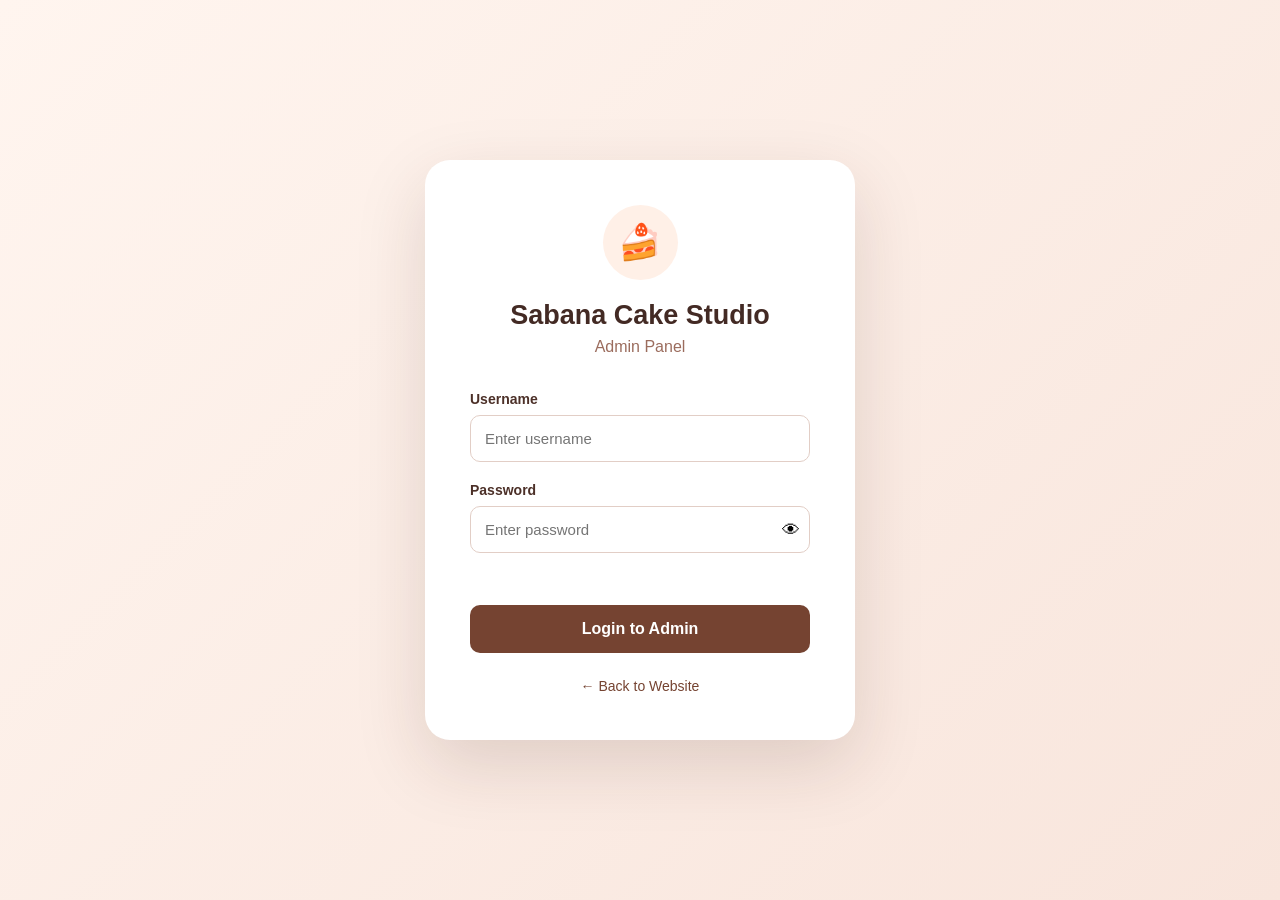
==== commit 8013d5a9: "Add files via upload" ====
--- a/admin.html
+++ b/admin.html
@@ -1,382 +1,416 @@
-<!DOCTYPE html>
-<html lang="en">
-
-<head>
-
-    <meta charset="UTF-8">
-
-    <meta
-        name="viewport"
-        content="width=device-width, initial-scale=1.0"
-    >
-
-    <title>Sabana Cake Studio | Admin Panel</title>
-
-    <link rel="stylesheet" href="admin.css?v=3">
-
-</head>
-
-
-<body>
-
-
-    <!-- ================= ADMIN HEADER ================= -->
-
-    <header class="admin-header">
-
-        <div>
-
-            <div class="admin-logo">
-                Sabana Cake Studio
-            </div>
-
-            <div class="admin-subtitle">
-                Administration Panel
-            </div>
-
-        </div>
-
-
-        <a
-            href="index.html"
-            class="website-link"
-        >
-            View Website ↗
-        </a>
-
-    </header>
-
-
-
-    <!-- ================= MAIN ================= -->
-
-    <main class="admin-container">
-
-
-        <!-- DASHBOARD -->
-
-        <section class="dashboard">
-
-            <div class="stat-card">
-
-                <div class="stat-icon">
-                    🍰
-                </div>
-
-                <div>
-
-                    <span>
-                        Total Cakes
-                    </span>
-
-                    <strong id="totalCakes">
-                        0
-                    </strong>
-
-                </div>
-
-            </div>
-
-
-            <div class="stat-card">
-
-                <div class="stat-icon">
-                    💰
-                </div>
-
-                <div>
-
-                    <span>
-                        Average Price
-                    </span>
-
-                    <strong id="averagePrice">
-                        ₹0
-                    </strong>
-
-                </div>
-
-            </div>
-
-
-            <div class="stat-card">
-
-                <div class="stat-icon">
-                    ✨
-                </div>
-
-                <div>
-
-                    <span>
-                        Categories
-                    </span>
-
-                    <strong id="totalCategories">
-                        0
-                    </strong>
-
-                </div>
-
-            </div>
-
-        </section>
-
-
-
-        <!-- ADD CAKE -->
-
-        <section class="admin-card">
-
-            <div class="card-heading">
-
-                <div>
-
-                    <p>
-                        CAKE MANAGEMENT
-                    </p>
-
-                    <h1 id="formTitle">
-                        Add New Cake
-                    </h1>
-
-                </div>
-
-                <span class="cake-heading-icon">
-                    🍰
-                </span>
-
-            </div>
-
-
-            <form id="cakeForm">
-
-
-                <input
-                    type="hidden"
-                    id="cakeId"
-                >
-
-
-                <div class="form-grid">
-
-
-                    <div class="form-group full">
-
-                        <label>
-                            Cake Name
-                        </label>
-
-                        <input
-                            type="text"
-                            id="cakeName"
-                            placeholder="e.g. Chocolate Truffle Cake"
-                            required
-                        >
-
-                    </div>
-
-
-
-                    <div class="form-group">
-
-                        <label>
-                            Category
-                        </label>
-
-                        <select
-                            id="cakeCategory"
-                            required
-                        >
-
-                            <option value="">
-                                Select Category
-                            </option>
-
-                            <option value="birthday">
-                                Birthday
-                            </option>
-
-                            <option value="anniversary">
-                                Anniversary
-                            </option>
-
-                            <option value="wedding">
-                                Wedding
-                            </option>
-
-                            <option value="custom">
-                                Custom
-                            </option>
-
-                        </select>
-
-                    </div>
-
-
-
-                    <div class="form-group">
-
-                        <label>
-                            Price
-                        </label>
-
-                        <div class="price-input">
-
-                            <span>₹</span>
-
-                            <input
-                                type="number"
-                                id="cakePrice"
-                                placeholder="899"
-                                min="0"
-                                required
-                            >
-
-                        </div>
-
-                    </div>
-
-
-
-                    <div class="form-group full">
-
-                        <label>
-                            Description
-                        </label>
-
-                        <textarea
-                            id="cakeDescription"
-                            placeholder="Describe the cake..."
-                            required
-                        ></textarea>
-
-                    </div>
-
-
-
-                    <div class="form-group full">
-
-                        <label>
-                            Image Path
-                        </label>
-
-                        <input
-                            type="text"
-                            id="cakeImage"
-                            placeholder="images/my-cake.jpg"
-                            required
-                        >
-
-                        <small>
-                            Example: images/chocolate-truffle.jpeg
-                        </small>
-
-                    </div>
-
-
-                </div>
-
-
-
-                <div class="form-actions">
-
-                    <button
-                        type="submit"
-                        class="save-btn"
-                        id="saveBtn"
-                    >
-                        + Add Cake
-                    </button>
-
-
-                    <button
-                        type="button"
-                        class="cancel-btn"
-                        id="cancelBtn"
-                        style="display:none;"
-                    >
-                        Cancel
-                    </button>
-
-                </div>
-
-
-            </form>
-
-        </section>
-
-
-
-        <!-- CAKE LIST -->
-
-        <section class="admin-card">
-
-            <div class="card-heading">
-
-                <div>
-
-                    <p>
-                        YOUR COLLECTION
-                    </p>
-
-                    <h2>
-                        Cake Collection
-                    </h2>
-
-                </div>
-
-                <button
-                    class="clear-btn"
-                    id="clearBtn"
-                >
-                    Clear All
-                </button>
-
-            </div>
-
-
-            <div
-                id="adminCakeList"
-                class="admin-cake-list"
-            ></div>
-
-
-            <div
-                id="emptyState"
-                class="empty-state"
-            >
-
-                <div>
-                    🍰
-                </div>
-
-                <h3>
-                    No cakes added yet
-                </h3>
-
-                <p>
-                    Add your first cake using the form above.
-                </p>
-
-            </div>
-
-        </section>
-
-
-    </main>
-
-
-
-    <footer class="admin-footer">
-
-        Sabana Cake Studio · Admin Panel
-
-    </footer>
-
-
-
-    <script src="admin.js?v=3"></script>
-
-</body>
-
+<!DOCTYPE html>
+<html lang="en">
+
+<head>
+
+    <meta charset="UTF-8">
+
+    <meta
+        name="viewport"
+        content="width=device-width, initial-scale=1.0"
+    >
+
+    <title>Admin Panel | Sabana Cake Studio</title>
+
+    <link rel="stylesheet" href="admin.css">
+
+
+    <script>
+
+        /*
+        ==============================
+        ADMIN ACCESS PROTECTION
+        ==============================
+        */
+
+        if (
+            sessionStorage.getItem(
+                "sabanaAdminLoggedIn"
+            ) !== "true"
+        ) {
+
+            window.location.replace(
+                "login.html"
+            );
+
+        }
+
+    </script>
+
+</head>
+
+
+<body>
+
+
+    <!-- ================= HEADER ================= -->
+
+    <header class="admin-header">
+
+        <div>
+
+            <h1>
+                Sabana Cake Studio
+            </h1>
+
+            <p>
+                Admin Panel
+            </p>
+
+        </div>
+
+
+        <div class="header-actions">
+
+            <a
+                href="index.html"
+                class="view-button"
+            >
+                View Website
+            </a>
+
+
+            <button
+                id="logoutButton"
+                class="logout-button"
+            >
+                Logout
+            </button>
+
+        </div>
+
+    </header>
+
+
+
+    <!-- ================= MAIN ================= -->
+
+    <main class="admin-container">
+
+
+        <!-- ================= STATS ================= -->
+
+        <section class="stats-grid">
+
+
+            <div class="stat-card">
+
+                <div class="stat-icon">
+                    🎂
+                </div>
+
+                <div>
+
+                    <span>
+                        Total Cakes
+                    </span>
+
+                    <strong id="totalCakes">
+                        0
+                    </strong>
+
+                </div>
+
+            </div>
+
+
+            <div class="stat-card">
+
+                <div class="stat-icon">
+                    💰
+                </div>
+
+                <div>
+
+                    <span>
+                        Average Price
+                    </span>
+
+                    <strong id="averagePrice">
+                        ₹0
+                    </strong>
+
+                </div>
+
+            </div>
+
+
+            <div class="stat-card">
+
+                <div class="stat-icon">
+                    ✨
+                </div>
+
+                <div>
+
+                    <span>
+                        Categories
+                    </span>
+
+                    <strong id="totalCategories">
+                        0
+                    </strong>
+
+                </div>
+
+            </div>
+
+
+        </section>
+
+
+
+        <!-- ================= ADD CAKE ================= -->
+
+        <section class="admin-card">
+
+            <div class="section-title">
+
+                <div>
+
+                    <span>
+                        CAKE MANAGEMENT
+                    </span>
+
+                    <h2>
+                        Add New Cake 🍰
+                    </h2>
+
+                </div>
+
+            </div>
+
+
+            <form id="cakeForm">
+
+
+                <div class="form-grid">
+
+
+                    <!-- NAME -->
+
+                    <div class="form-group">
+
+                        <label>
+                            Cake Name
+                        </label>
+
+                        <input
+                            type="text"
+                            id="cakeName"
+                            placeholder="Chocolate Truffle Cake"
+                            required
+                        >
+
+                    </div>
+
+
+
+                    <!-- CATEGORY -->
+
+                    <div class="form-group">
+
+                        <label>
+                            Category
+                        </label>
+
+                        <select
+                            id="cakeCategory"
+                            required
+                        >
+
+                            <option value="">
+                                Select Category
+                            </option>
+
+                            <option value="birthday">
+                                Birthday
+                            </option>
+
+                            <option value="anniversary">
+                                Anniversary
+                            </option>
+
+                            <option value="wedding">
+                                Wedding
+                            </option>
+
+                            <option value="custom">
+                                Custom
+                            </option>
+
+                        </select>
+
+                    </div>
+
+
+
+                    <!-- PRICE -->
+
+                    <div class="form-group">
+
+                        <label>
+                            Price
+                        </label>
+
+                        <div class="price-input">
+
+                            <span>
+                                ₹
+                            </span>
+
+                            <input
+                                type="number"
+                                id="cakePrice"
+                                placeholder="899"
+                                min="0"
+                                required
+                            >
+
+                        </div>
+
+                    </div>
+
+
+
+                    <!-- DESCRIPTION -->
+
+                    <div class="form-group">
+
+                        <label>
+                            Description
+                        </label>
+
+                        <textarea
+                            id="cakeDescription"
+                            placeholder="Describe the cake..."
+                            required
+                        ></textarea>
+
+                    </div>
+
+
+                </div>
+
+
+
+                <!-- IMAGE UPLOAD -->
+
+                <div class="form-group full-width">
+
+                    <label>
+                        Cake Image
+                    </label>
+
+                    <div class="upload-box">
+
+                        <input
+                            type="file"
+                            id="cakeImage"
+                            accept="image/*"
+                            required
+                        >
+
+                        <p>
+                            Choose cake image from your computer
+                        </p>
+
+                    </div>
+
+
+                    <div
+                        id="imagePreview"
+                        class="image-preview"
+                    ></div>
+
+                </div>
+
+
+
+                <!-- BUTTON -->
+
+                <div class="form-actions">
+
+                    <button
+                        type="submit"
+                        class="add-button"
+                    >
+                        + Add Cake
+                    </button>
+
+                </div>
+
+            </form>
+
+        </section>
+
+
+
+        <!-- ================= COLLECTION ================= -->
+
+        <section class="admin-card">
+
+            <div class="collection-header">
+
+                <div>
+
+                    <span>
+                        YOUR PRODUCTS
+                    </span>
+
+                    <h2>
+                        Cake Collection 🎂
+                    </h2>
+
+                </div>
+
+
+                <button
+                    id="clearAllButton"
+                    class="clear-button"
+                >
+                    Clear All
+                </button>
+
+            </div>
+
+
+            <div
+                id="adminCakeList"
+                class="admin-cake-list"
+            >
+
+            </div>
+
+
+            <div
+                id="emptyState"
+                class="empty-state"
+            >
+
+                <div>
+                    🍰
+                </div>
+
+                <h3>
+                    No cakes added yet
+                </h3>
+
+                <p>
+                    Add your first cake using the form above.
+                </p>
+
+            </div>
+
+        </section>
+
+
+    </main>
+
+
+
+    <script src="admin.js"></script>
+
+</body>
+
 </html>
--- a/admin.css
+++ b/admin.css
@@ -1,476 +1,814 @@
-/* ================================
-   RESET
-================================ */
-
-* {
-    margin: 0;
-    padding: 0;
-    box-sizing: border-box;
-}
-
-body {
-    font-family: Arial, Helvetica, sans-serif;
-
-    background: #fffaf7;
-
-    color: #3d2925;
-}
-
-
-/* ================================
-   HEADER
-================================ */
-
-.admin-header {
-
-    min-height: 100px;
-
-    padding: 20px 7%;
-
-    background: #3e2925;
-
-    color: white;
-
-    display: flex;
-
-    align-items: center;
-
-    justify-content: space-between;
-}
-
-.admin-logo {
-
-    font-size: 30px;
-
-    font-weight: 700;
-}
-
-.admin-subtitle {
-
-    margin-top: 5px;
-
-    color: #e9d6ce;
-}
-
-.website-link {
-
-    color: white;
-
-    text-decoration: none;
-
-    padding: 11px 20px;
-
-    border: 1px solid rgba(255,255,255,.4);
-
-    border-radius: 25px;
-
-    transition: .3s;
-}
-
-.website-link:hover {
-
-    background: white;
-
-    color: #3e2925;
-}
-
-
-/* ================================
-   CONTAINER
-================================ */
-
-.admin-container {
-
-    max-width: 1100px;
-
-    margin: 50px auto;
-
-    padding: 0 25px;
-}
-
-
-/* ================================
-   CARD
-================================ */
-
-.admin-card {
-
-    background: white;
-
-    padding: 35px;
-
-    margin-bottom: 30px;
-
-    border-radius: 20px;
-
-    box-shadow:
-        0 10px 35px rgba(80,45,35,.08);
-}
-
-
-/* ================================
-   HEADING
-================================ */
-
-.card-heading {
-
-    display: flex;
-
-    align-items: center;
-
-    gap: 15px;
-
-    margin-bottom: 30px;
-}
-
-.cake-heading-icon {
-
-    width: 55px;
-
-    height: 55px;
-
-    border-radius: 15px;
-
-    background: #f8e4dc;
-
-    display: flex;
-
-    align-items: center;
-
-    justify-content: center;
-
-    font-size: 28px;
-}
-
-.card-heading h1 {
-
-    font-size: 28px;
-}
-
-.card-heading p {
-
-    color: #806d67;
-
-    margin-top: 5px;
-}
-
-
-/* ================================
-   FORM
-================================ */
-
-.form-grid {
-
-    display: grid;
-
-    grid-template-columns:
-        repeat(2, 1fr);
-
-    gap: 20px;
-}
-
-.form-group {
-
-    display: flex;
-
-    flex-direction: column;
-
-    gap: 8px;
-}
-
-.form-group.full-width {
-
-    grid-column: 1 / -1;
-}
-
-.form-group label {
-
-    font-weight: 600;
-
-    font-size: 14px;
-}
-
-.form-group input,
-.form-group select,
-.form-group textarea {
-
-    width: 100%;
-
-    padding: 13px 15px;
-
-    border-radius: 10px;
-
-    border: 1px solid #dfccc4;
-
-    background: #fffdfc;
-
-    outline: none;
-
-    font-size: 14px;
-
-    transition: .2s;
-}
-
-.form-group input:focus,
-.form-group select:focus,
-.form-group textarea:focus {
-
-    border-color: #9b5946;
-
-    box-shadow:
-        0 0 0 3px rgba(155,89,70,.1);
-}
-
-.form-group textarea {
-
-    min-height: 110px;
-
-    resize: vertical;
-}
-
-.form-group small {
-
-    color: #9a8179;
-
-    font-size: 12px;
-}
-
-
-/* ================================
-   ADD BUTTON
-================================ */
-
-.save-btn {
-
-    margin-top: 25px;
-
-    border: none;
-
-    background: #704236;
-
-    color: white;
-
-    padding: 14px 25px;
-
-    border-radius: 30px;
-
-    font-size: 15px;
-
-    font-weight: 600;
-
-    cursor: pointer;
-
-    transition: .3s;
-}
-
-.save-btn:hover {
-
-    background: #9b5946;
-
-    transform: translateY(-2px);
-}
-
-
-/* ================================
-   COLLECTION
-================================ */
-
-.card-heading {
-
-    display: flex;
-
-    align-items: center;
-
-    justify-content: space-between;
-
-    margin-bottom: 25px;
-}
-
-.collection-heading h2 {
-
-    font-size: 26px;
-}
-
-.collection-heading p {
-
-    color: #806d67;
-
-    margin-top: 5px;
-}
-
-.clear-btn {
-
-    border: 1px solid #d7bcb3;
-
-    background: white;
-
-    color: #9a4939;
-
-    padding: 9px 15px;
-
-    border-radius: 20px;
-
-    cursor: pointer;
-}
-
-.clear-btn:hover {
-
-    background: #fff0ec;
-}
-
-
-/* ================================
-   ADMIN CAKE
-================================ */
-
-.admin-cake-list {
-
-    display: grid;
-
-    gap: 15px;
-}
-
-.admin-cake {
-
-    display: flex;
-
-    align-items: center;
-
-    gap: 18px;
-
-    padding: 15px;
-
-    border: 1px solid #eee0da;
-
-    border-radius: 15px;
-
-    background: #fffdfc;
-}
-
-.admin-cake-image {
-
-    width: 90px;
-
-    height: 90px;
-
-    border-radius: 12px;
-
-    overflow: hidden;
-
-    background: #f2ddd4;
-
-    flex-shrink: 0;
-}
-
-.admin-cake-image img {
-
-    width: 100%;
-
-    height: 100%;
-
-    object-fit: cover;
-}
-
-.admin-cake-info {
-
-    flex: 1;
-}
-
-.admin-cake-info h3 {
-
-    margin-bottom: 5px;
-}
-
-.admin-cake-info p {
-
-    color: #806d67;
-
-    font-size: 14px;
-
-    margin-bottom: 5px;
-}
-
-.admin-cake-info strong {
-
-    color: #704236;
-}
-
-.delete-button {
-
-    border: none;
-
-    background: #fff0ed;
-
-    color: #b23e31;
-
-    padding: 9px 14px;
-
-    border-radius: 20px;
-
-    cursor: pointer;
-
-    font-weight: 600;
-}
-
-.delete-button:hover {
-
-    background: #f9d8d1;
-}
-
-
-/* ================================
-   EMPTY
-================================ */
-
-.empty-state {
-
-    padding: 40px;
-
-    text-align: center;
-
-    color: #8b7770;
-
-    border: 1px dashed #dbc8c0;
-
-    border-radius: 15px;
-}
-
-
-/* ================================
-   MOBILE
-================================ */
-
-@media (max-width: 700px) {
-
-    .admin-header {
-
-        flex-direction: column;
-
-        gap: 20px;
-
-        align-items: flex-start;
-    }
-
-    .form-grid {
-
-        grid-template-columns: 1fr;
-    }
-
-    .form-group.full-width {
-
-        grid-column: auto;
-    }
-
-    .admin-card {
-
-        padding: 22px;
-    }
-
-    .admin-cake {
-
-        align-items: flex-start;
-
-        flex-wrap: wrap;
-    }
-
+/* =========================================
+   SABANA CAKE STUDIO
+   ADMIN PANEL
+========================================= */
+
+* {
+    margin: 0;
+    padding: 0;
+    box-sizing: border-box;
+}
+
+
+body {
+    font-family: Arial, Helvetica, sans-serif;
+
+    background:
+        linear-gradient(
+            135deg,
+            #fff8f4,
+            #fffdfb
+        );
+
+    color: #3b2723;
+
+    min-height: 100vh;
+}
+
+
+/* =========================================
+   HEADER
+========================================= */
+
+.admin-header {
+
+    background: #3f2925;
+
+    color: white;
+
+    padding: 22px 7%;
+
+    display: flex;
+
+    justify-content: space-between;
+
+    align-items: center;
+}
+
+
+.admin-header h1 {
+
+    font-size: 28px;
+
+    margin-bottom: 4px;
+}
+
+
+.admin-header p {
+
+    color: #f3d8cd;
+
+    font-size: 15px;
+}
+
+
+.website-btn {
+
+    color: white;
+
+    text-decoration: none;
+
+    border: 1px solid rgba(255,255,255,.4);
+
+    padding: 11px 20px;
+
+    border-radius: 30px;
+
+    transition: .25s;
+}
+
+
+.website-btn:hover {
+
+    background: white;
+
+    color: #3f2925;
+}
+
+
+/* =========================================
+   CONTAINER
+========================================= */
+
+.admin-container {
+
+    width: 90%;
+
+    max-width: 1200px;
+
+    margin: 45px auto;
+
+}
+
+
+/* =========================================
+   DASHBOARD
+========================================= */
+
+.dashboard {
+
+    display: grid;
+
+    grid-template-columns:
+        repeat(3, 1fr);
+
+    gap: 20px;
+
+    margin-bottom: 30px;
+}
+
+
+.stat-card {
+
+    background: white;
+
+    border-radius: 18px;
+
+    padding: 25px;
+
+    display: flex;
+
+    align-items: center;
+
+    gap: 18px;
+
+    box-shadow:
+        0 10px 35px rgba(65,40,30,.08);
+
+    border: 1px solid #f1dfd8;
+}
+
+
+.stat-icon {
+
+    width: 55px;
+
+    height: 55px;
+
+    display: flex;
+
+    align-items: center;
+
+    justify-content: center;
+
+    border-radius: 15px;
+
+    background: #fff0e9;
+
+    font-size: 25px;
+}
+
+
+.stat-card strong {
+
+    display: block;
+
+    font-size: 25px;
+
+    margin-bottom: 5px;
+}
+
+
+.stat-card small {
+
+    color: #987e75;
+
+    font-size: 13px;
+}
+
+
+/* =========================================
+   ADMIN CARD
+========================================= */
+
+.admin-card {
+
+    background: white;
+
+    border-radius: 25px;
+
+    padding: 35px;
+
+    margin-bottom: 30px;
+
+    box-shadow:
+        0 12px 40px rgba(65,40,30,.08);
+
+    border: 1px solid #f0ded7;
+}
+
+
+.section-title p,
+.collection-header p {
+
+    color: #b86c55;
+
+    letter-spacing: 2px;
+
+    font-size: 13px;
+
+    margin-bottom: 5px;
+}
+
+
+.section-title h2,
+.collection-header h2 {
+
+    font-size: 28px;
+
+    color: #35221e;
+}
+
+
+/* =========================================
+   FORM
+========================================= */
+
+.form-grid {
+
+    display: grid;
+
+    grid-template-columns:
+        1fr 1fr;
+
+    gap: 22px;
+
+    margin-top: 30px;
+}
+
+
+.form-group label {
+
+    display: block;
+
+    font-weight: 600;
+
+    font-size: 14px;
+
+    margin-bottom: 8px;
+}
+
+
+.form-group input,
+.form-group select,
+.form-group textarea {
+
+    width: 100%;
+
+    border: 1px solid #e6cfc7;
+
+    background: #fffdfc;
+
+    padding: 14px 15px;
+
+    border-radius: 12px;
+
+    font-size: 15px;
+
+    outline: none;
+
+    transition: .2s;
+}
+
+
+.form-group input:focus,
+.form-group select:focus,
+.form-group textarea:focus {
+
+    border-color: #a85d48;
+
+    box-shadow:
+        0 0 0 3px rgba(168,93,72,.08);
+}
+
+
+.form-group textarea {
+
+    resize: vertical;
+
+    min-height: 120px;
+}
+
+
+/* =========================================
+   PRICE
+========================================= */
+
+.price-input {
+
+    position: relative;
+}
+
+
+.price-input span {
+
+    position: absolute;
+
+    left: 15px;
+
+    top: 50%;
+
+    transform: translateY(-50%);
+
+    font-weight: bold;
+
+    z-index: 2;
+}
+
+
+.price-input input {
+
+    padding-left: 35px;
+}
+
+
+/* =========================================
+   IMAGE UPLOAD
+========================================= */
+
+.image-upload-section {
+
+    margin-top: 28px;
+}
+
+
+.upload-label {
+
+    display: block;
+
+    font-size: 14px;
+
+    font-weight: 600;
+
+    margin-bottom: 9px;
+}
+
+
+.upload-box {
+
+    border: 2px dashed #dfbdb1;
+
+    border-radius: 18px;
+
+    background: #fffaf7;
+
+    min-height: 190px;
+
+    display: flex;
+
+    align-items: center;
+
+    justify-content: center;
+
+    transition: .25s;
+}
+
+
+.upload-box:hover {
+
+    border-color: #a85d48;
+
+    background: #fff5f0;
+}
+
+
+.upload-content {
+
+    width: 100%;
+
+    text-align: center;
+
+    cursor: pointer;
+
+    padding: 35px;
+}
+
+
+.upload-icon {
+
+    font-size: 38px;
+
+    margin-bottom: 8px;
+}
+
+
+.upload-content h3 {
+
+    font-size: 18px;
+
+    margin-bottom: 6px;
+}
+
+
+.upload-content p {
+
+    color: #866f68;
+
+    margin-bottom: 6px;
+}
+
+
+.upload-content span {
+
+    color: #b18478;
+
+    font-size: 12px;
+}
+
+
+/* =========================================
+   IMAGE PREVIEW
+========================================= */
+
+.image-preview-container {
+
+    display: none;
+
+    position: relative;
+
+    width: 250px;
+
+    margin-top: 20px;
+}
+
+
+.image-preview-container.show {
+
+    display: block;
+}
+
+
+.image-preview-container img {
+
+    width: 250px;
+
+    height: 180px;
+
+    object-fit: cover;
+
+    border-radius: 15px;
+
+    border: 1px solid #ead4cc;
+
+    display: block;
+}
+
+
+.remove-image {
+
+    position: absolute;
+
+    top: -10px;
+
+    right: -10px;
+
+    width: 32px;
+
+    height: 32px;
+
+    border: none;
+
+    border-radius: 50%;
+
+    background: #5b3028;
+
+    color: white;
+
+    cursor: pointer;
+
+    font-size: 14px;
+}
+
+
+/* =========================================
+   ADD BUTTON
+========================================= */
+
+.add-cake-btn {
+
+    margin-top: 28px;
+
+    background: #7b4737;
+
+    color: white;
+
+    border: none;
+
+    padding: 15px 28px;
+
+    border-radius: 30px;
+
+    font-size: 16px;
+
+    font-weight: 600;
+
+    cursor: pointer;
+
+    transition: .25s;
+}
+
+
+.add-cake-btn:hover {
+
+    background: #593229;
+
+    transform: translateY(-2px);
+}
+
+
+/* =========================================
+   COLLECTION
+========================================= */
+
+.collection-header {
+
+    display: flex;
+
+    justify-content: space-between;
+
+    align-items: center;
+
+    margin-bottom: 25px;
+}
+
+
+.collection-header span {
+
+    display: block;
+
+    color: #8f7971;
+
+    margin-top: 6px;
+}
+
+
+.clear-btn {
+
+    background: transparent;
+
+    color: #a44e3d;
+
+    border: 1px solid #d9aaa0;
+
+    padding: 9px 16px;
+
+    border-radius: 20px;
+
+    cursor: pointer;
+}
+
+
+.clear-btn:hover {
+
+    background: #fff0ec;
+}
+
+
+/* =========================================
+   CAKE LIST
+========================================= */
+
+.admin-cake-list {
+
+    display: grid;
+
+    grid-template-columns:
+        repeat(2, 1fr);
+
+    gap: 20px;
+}
+
+
+.admin-cake {
+
+    display: flex;
+
+    gap: 18px;
+
+    border: 1px solid #eedbd4;
+
+    border-radius: 17px;
+
+    padding: 15px;
+
+    background: #fffdfc;
+}
+
+
+.admin-cake img {
+
+    width: 130px;
+
+    height: 110px;
+
+    object-fit: cover;
+
+    border-radius: 12px;
+}
+
+
+.admin-cake-info {
+
+    flex: 1;
+}
+
+
+.admin-cake-info h3 {
+
+    font-size: 18px;
+
+    margin-bottom: 5px;
+}
+
+
+.admin-cake-info .category {
+
+    display: inline-block;
+
+    font-size: 11px;
+
+    padding: 5px 9px;
+
+    border-radius: 20px;
+
+    background: #fff0e9;
+
+    color: #9a5d4b;
+
+    text-transform: uppercase;
+}
+
+
+.admin-cake-info .price {
+
+    font-weight: bold;
+
+    margin-top: 9px;
+}
+
+
+.admin-cake-info p {
+
+    color: #806e68;
+
+    font-size: 13px;
+
+    margin-top: 6px;
+
+    line-height: 1.4;
+}
+
+
+.delete-btn {
+
+    border: none;
+
+    background: #fff0ed;
+
+    color: #a53d2e;
+
+    padding: 7px 11px;
+
+    border-radius: 8px;
+
+    cursor: pointer;
+
+    margin-top: 10px;
+}
+
+
+/* =========================================
+   EMPTY STATE
+========================================= */
+
+.empty-state {
+
+    text-align: center;
+
+    padding: 45px 20px;
+
+    color: #8c7770;
+}
+
+
+.empty-state div {
+
+    font-size: 45px;
+
+    margin-bottom: 10px;
+}
+
+
+.empty-state h3 {
+
+    color: #49332d;
+
+    margin-bottom: 6px;
+}
+
+
+/* =========================================
+   TOAST
+========================================= */
+
+.toast {
+
+    position: fixed;
+
+    right: 25px;
+
+    bottom: 25px;
+
+    background: #3f2925;
+
+    color: white;
+
+    padding: 14px 22px;
+
+    border-radius: 10px;
+
+    opacity: 0;
+
+    pointer-events: none;
+
+    transform: translateY(20px);
+
+    transition: .3s;
+
+    z-index: 9999;
+}
+
+
+.toast.show {
+
+    opacity: 1;
+
+    transform: translateY(0);
+}
+
+
+/* =========================================
+   MOBILE
+========================================= */
+
+@media (max-width: 800px) {
+
+    .dashboard {
+
+        grid-template-columns: 1fr;
+    }
+
+    .form-grid {
+
+        grid-template-columns: 1fr;
+    }
+
+    .admin-cake-list {
+
+        grid-template-columns: 1fr;
+    }
+
+    .admin-header {
+
+        padding: 20px;
+    }
+
+    .admin-container {
+
+        width: 94%;
+
+        margin-top: 25px;
+    }
+
+    .admin-card {
+
+        padding: 22px;
+    }
+
+}
+
+
+@media (max-width: 550px) {
+
+    .admin-header {
+
+        flex-direction: column;
+
+        align-items: flex-start;
+
+        gap: 15px;
+    }
+
+    .admin-cake {
+
+        flex-direction: column;
+    }
+
+    .admin-cake img {
+
+        width: 100%;
+
+        height: 200px;
+    }
+
 }
